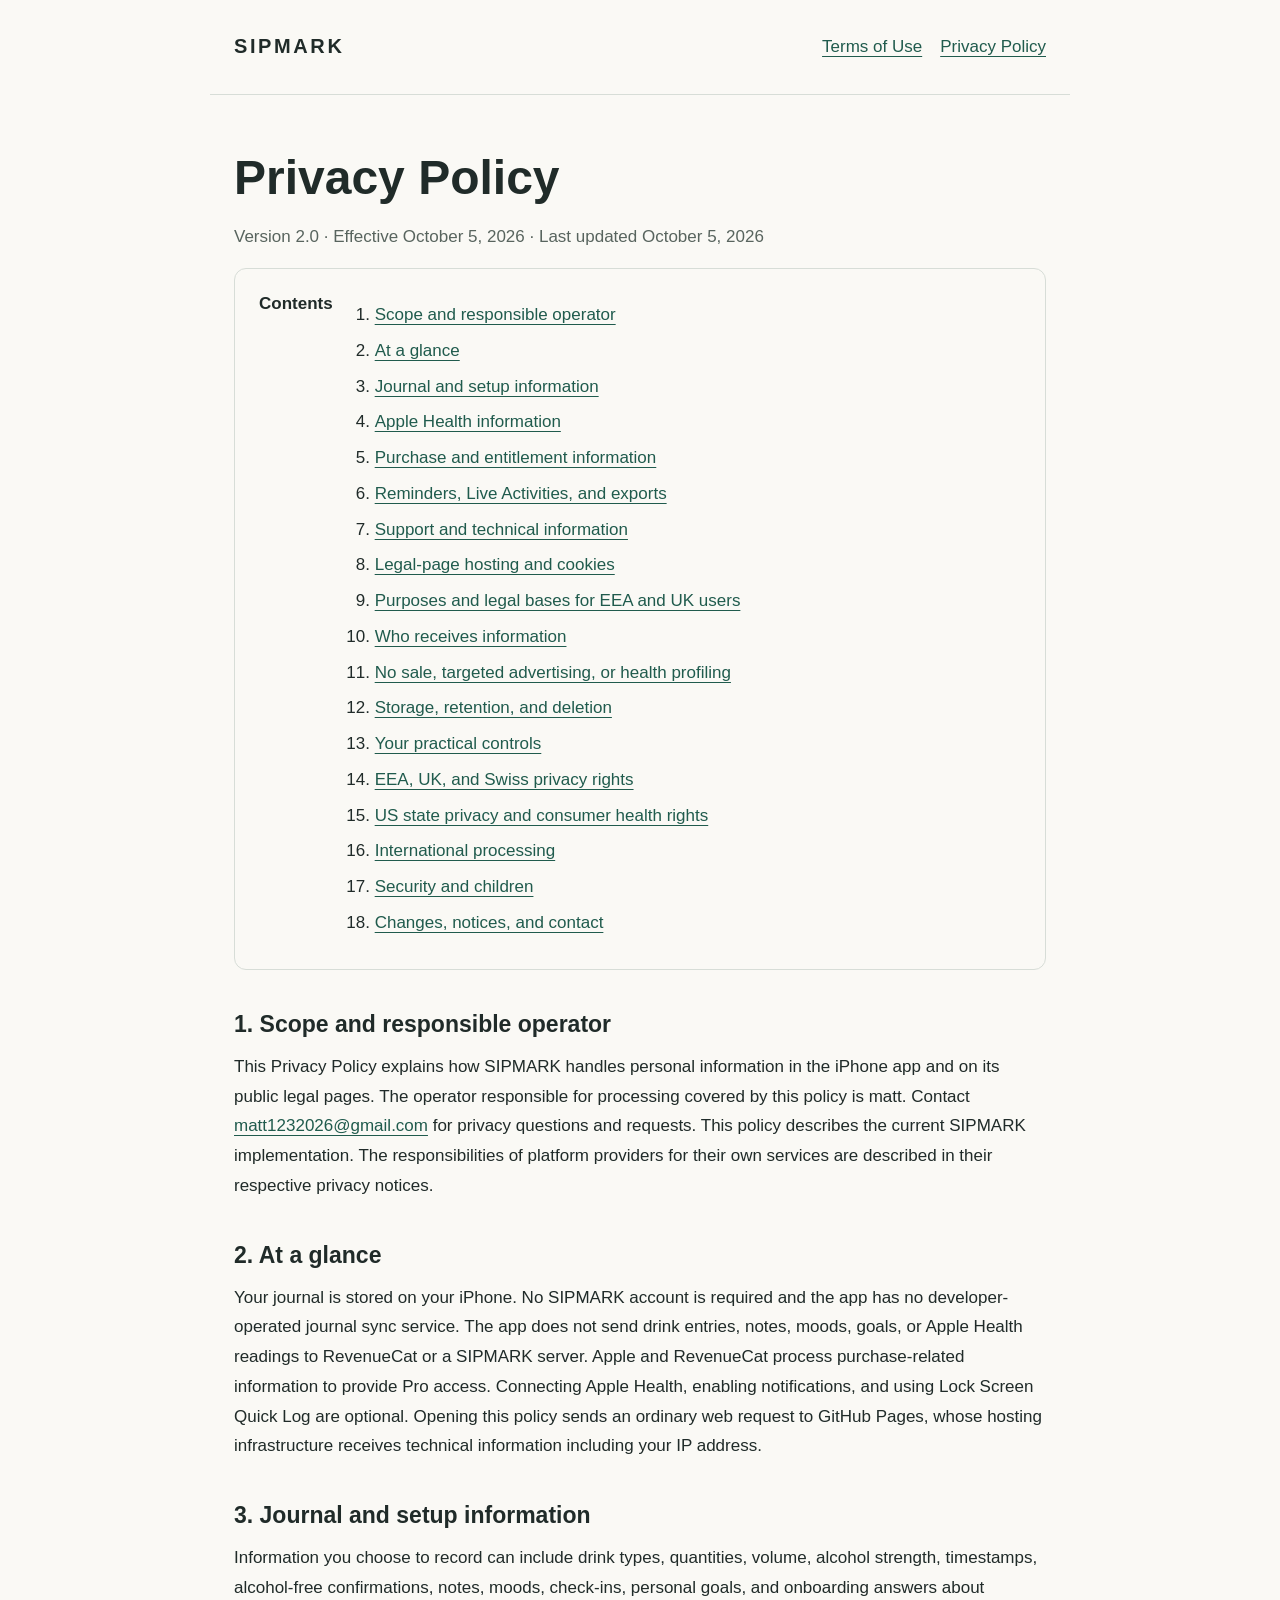
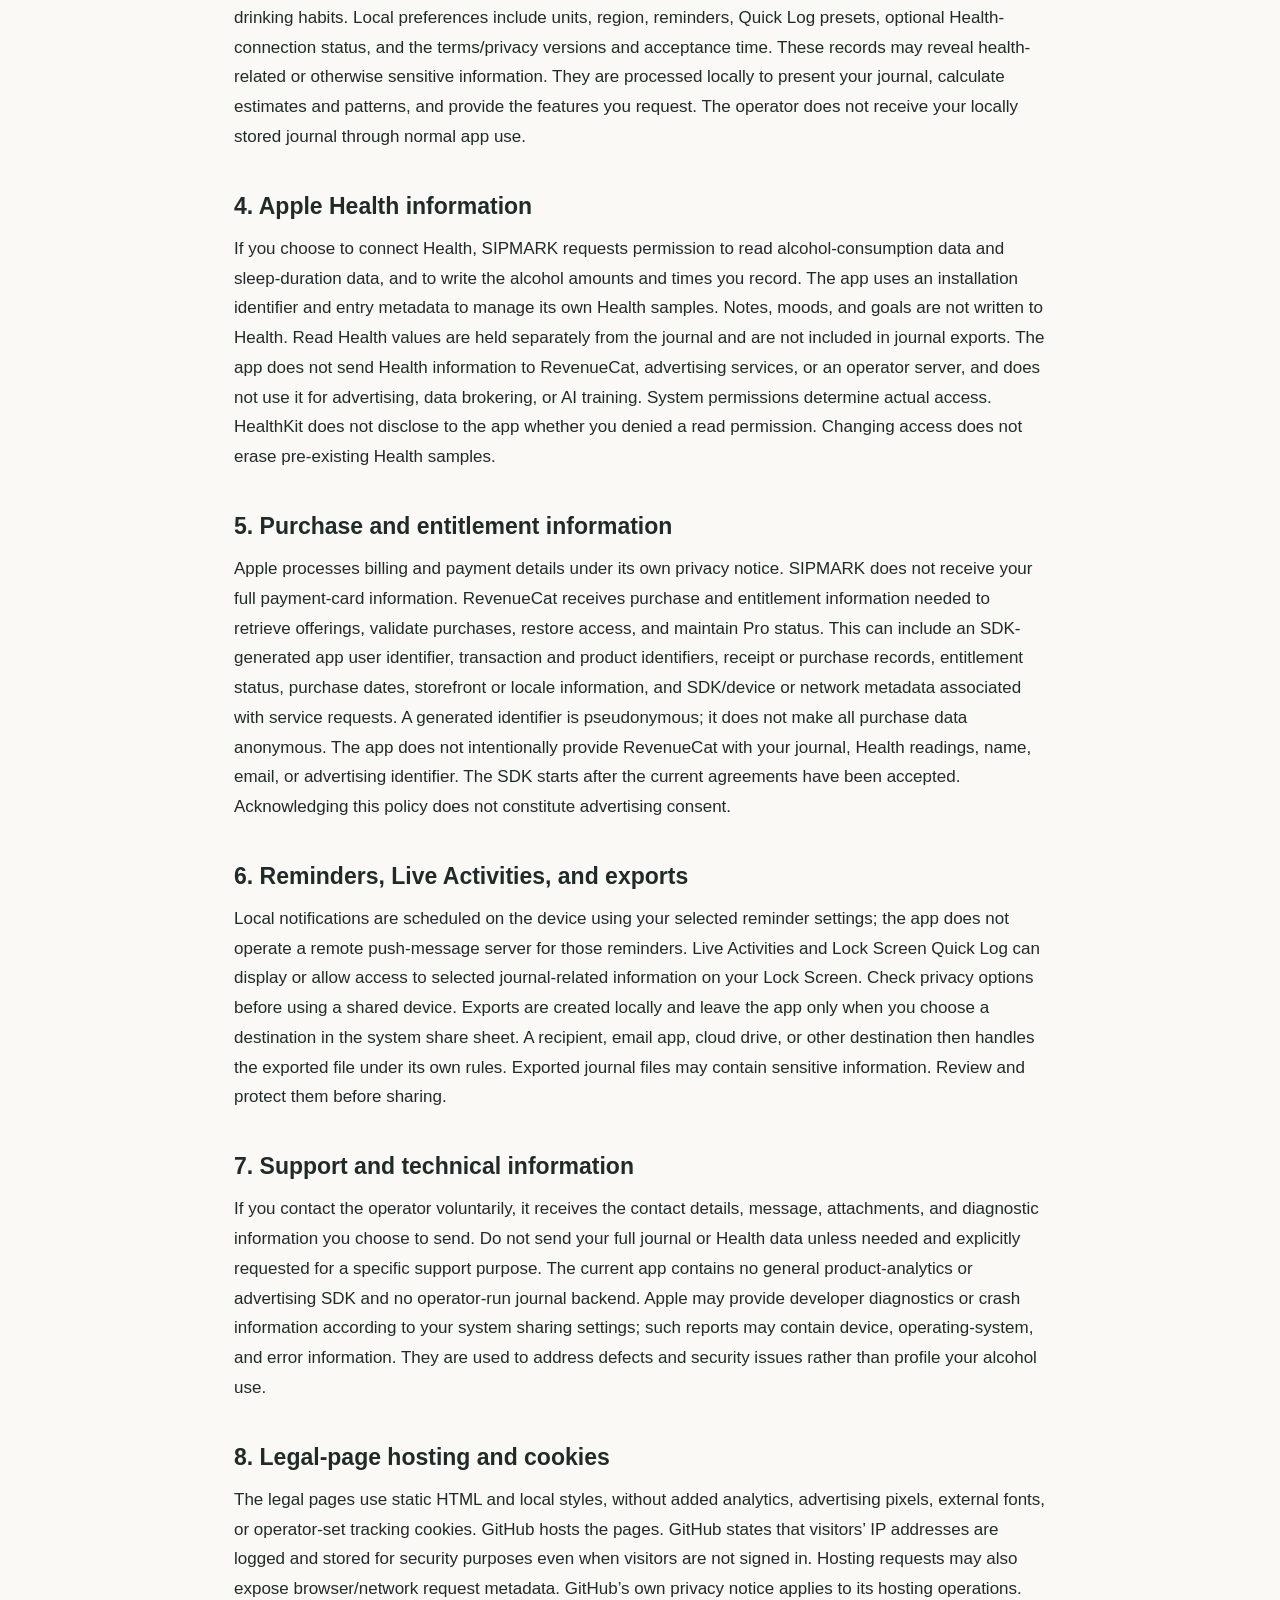
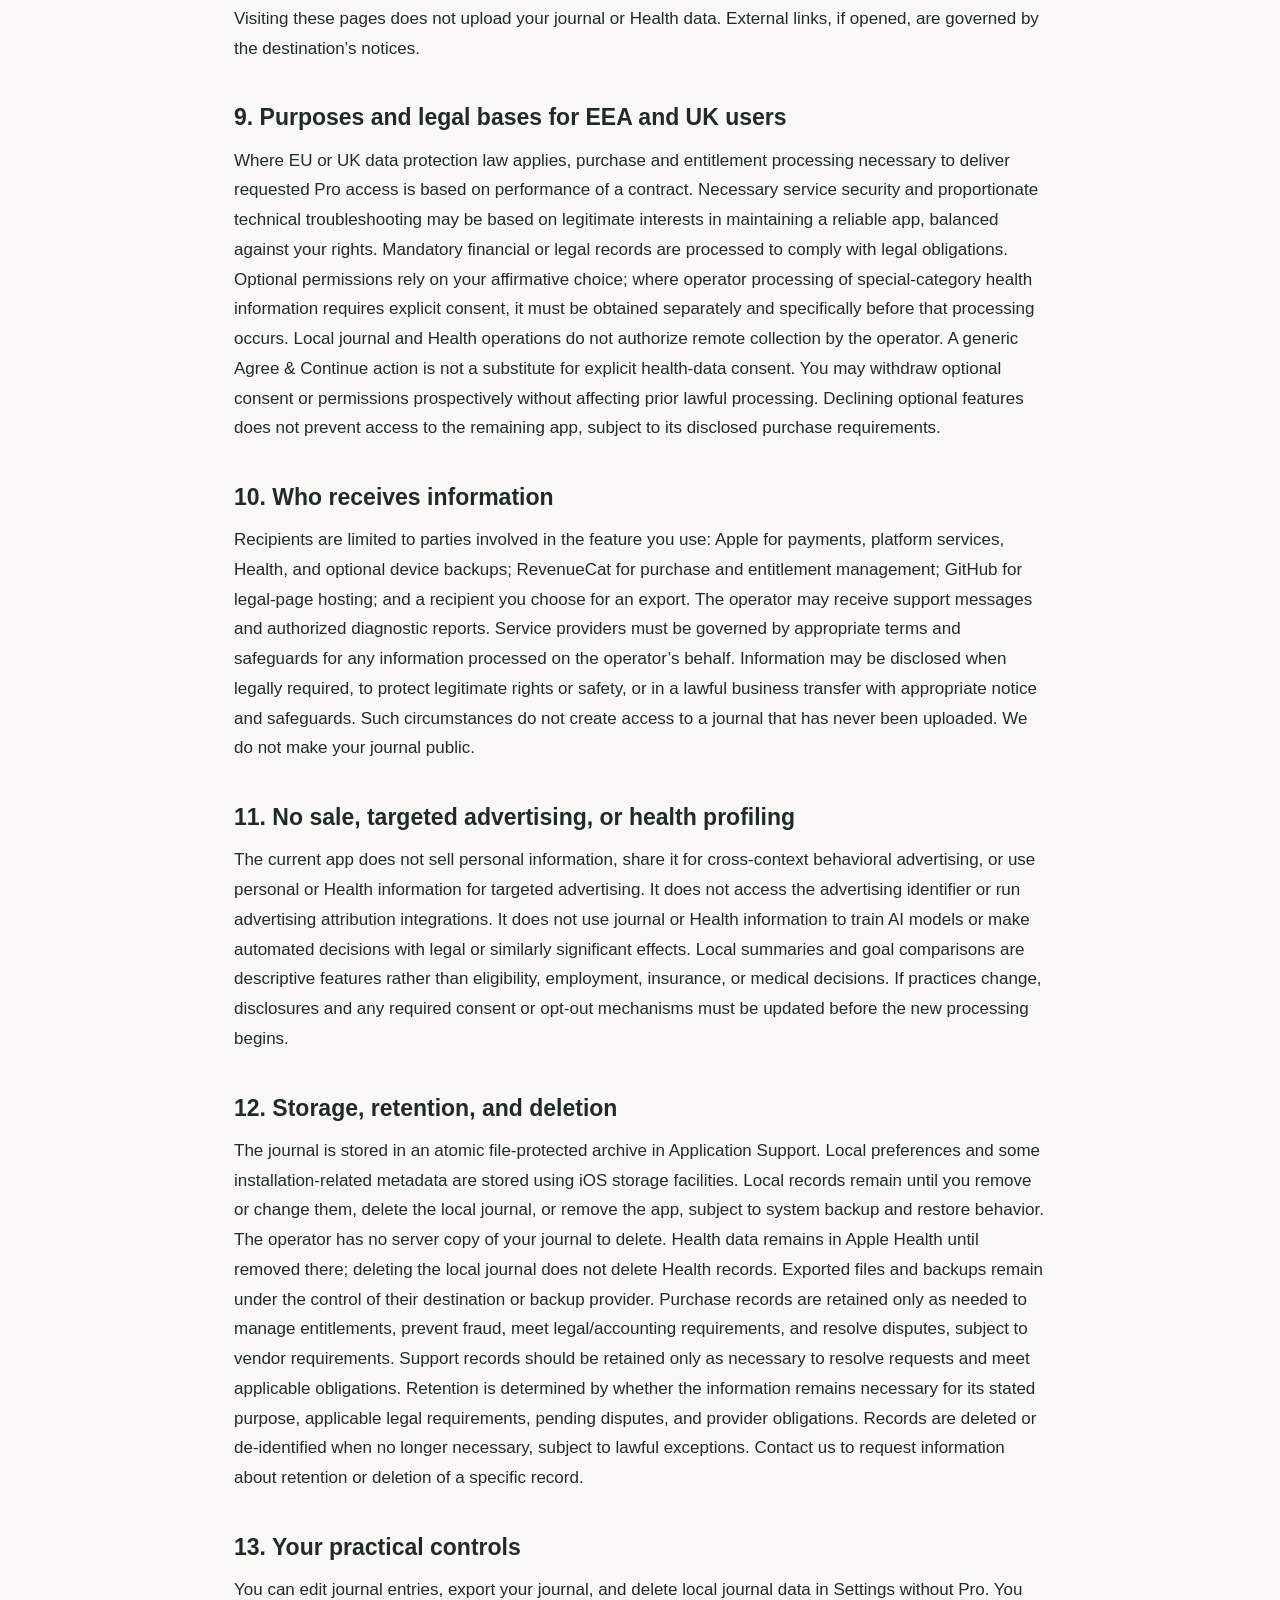
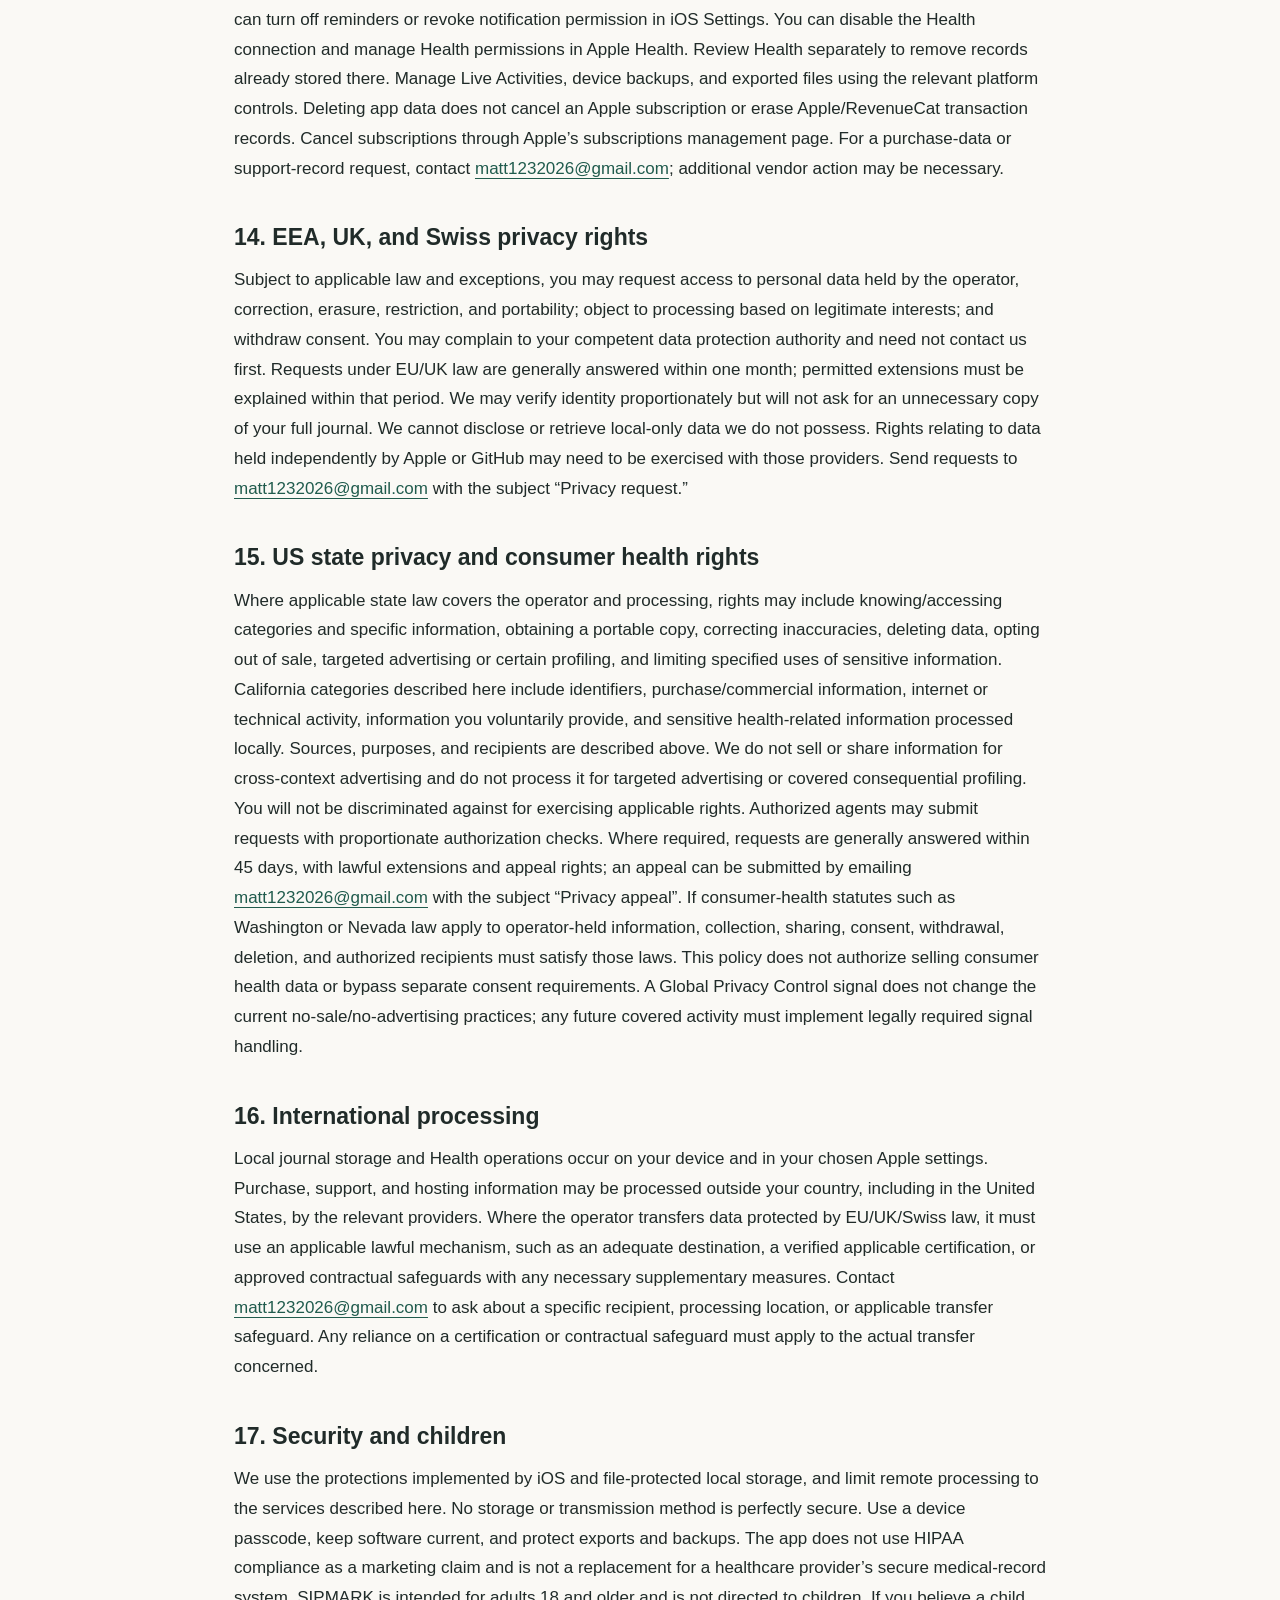
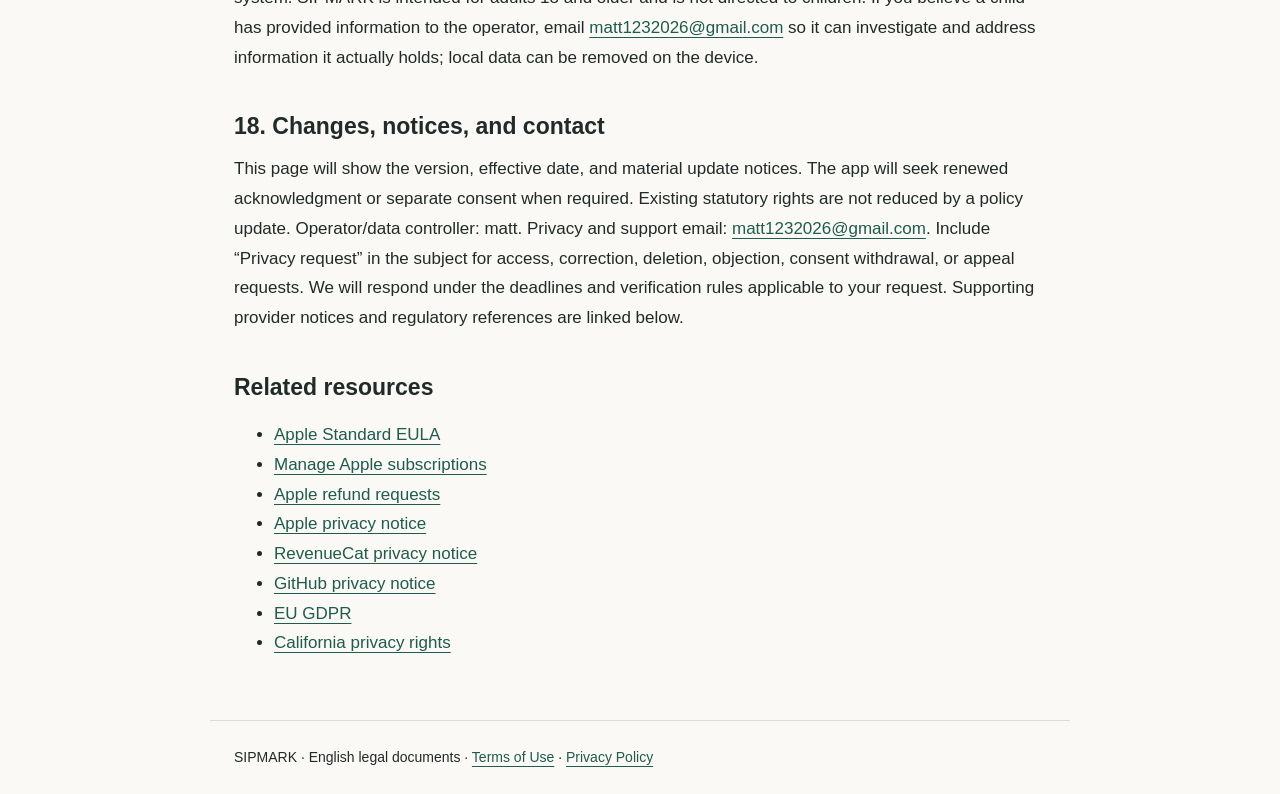
==== privacy/index.html @ 174fe1c0 "Publish SIPMARK English terms and privacy policy" ====
<!doctype html><html lang="en"><head><meta charset="utf-8"><meta name="viewport" content="width=device-width,initial-scale=1"><meta name="description" content="SIPMARK Privacy Policy"><title>Privacy Policy | SIPMARK</title><link rel="stylesheet" href="../styles.css"></head><body><a class="skip" href="#main">Skip to document</a><header><b>SIPMARK</b><nav aria-label="Legal documents"><a href="../terms/">Terms of Use</a><a href="../privacy/">Privacy Policy</a></nav></header><main id="main"><h1>Privacy Policy</h1><p class="meta">Version 2.0 · Effective October 5, 2026 · Last updated October 5, 2026</p><nav class="toc" aria-label="Table of contents"><strong>Contents</strong><ol><li><a href="#section-1">Scope and responsible operator</a></li><li><a href="#section-2">At a glance</a></li><li><a href="#section-3">Journal and setup information</a></li><li><a href="#section-4">Apple Health information</a></li><li><a href="#section-5">Purchase and entitlement information</a></li><li><a href="#section-6">Reminders, Live Activities, and exports</a></li><li><a href="#section-7">Support and technical information</a></li><li><a href="#section-8">Legal-page hosting and cookies</a></li><li><a href="#section-9">Purposes and legal bases for EEA and UK users</a></li><li><a href="#section-10">Who receives information</a></li><li><a href="#section-11">No sale, targeted advertising, or health profiling</a></li><li><a href="#section-12">Storage, retention, and deletion</a></li><li><a href="#section-13">Your practical controls</a></li><li><a href="#section-14">EEA, UK, and Swiss privacy rights</a></li><li><a href="#section-15">US state privacy and consumer health rights</a></li><li><a href="#section-16">International processing</a></li><li><a href="#section-17">Security and children</a></li><li><a href="#section-18">Changes, notices, and contact</a></li></ol></nav><section id="section-1"><h2>1. Scope and responsible operator</h2><p>This Privacy Policy explains how SIPMARK handles personal information in the iPhone app and on its public legal pages. The operator responsible for processing covered by this policy is matt. Contact <a href="mailto:matt1232026@gmail.com">matt1232026@gmail.com</a> for privacy questions and requests. This policy describes the current SIPMARK implementation. The responsibilities of platform providers for their own services are described in their respective privacy notices.</p></section><section id="section-2"><h2>2. At a glance</h2><p>Your journal is stored on your iPhone. No SIPMARK account is required and the app has no developer-operated journal sync service. The app does not send drink entries, notes, moods, goals, or Apple Health readings to RevenueCat or a SIPMARK server. Apple and RevenueCat process purchase-related information to provide Pro access. Connecting Apple Health, enabling notifications, and using Lock Screen Quick Log are optional. Opening this policy sends an ordinary web request to GitHub Pages, whose hosting infrastructure receives technical information including your IP address.</p></section><section id="section-3"><h2>3. Journal and setup information</h2><p>Information you choose to record can include drink types, quantities, volume, alcohol strength, timestamps, alcohol-free confirmations, notes, moods, check-ins, personal goals, and onboarding answers about drinking habits. Local preferences include units, region, reminders, Quick Log presets, optional Health-connection status, and the terms/privacy versions and acceptance time. These records may reveal health-related or otherwise sensitive information. They are processed locally to present your journal, calculate estimates and patterns, and provide the features you request. The operator does not receive your locally stored journal through normal app use.</p></section><section id="section-4"><h2>4. Apple Health information</h2><p>If you choose to connect Health, SIPMARK requests permission to read alcohol-consumption data and sleep-duration data, and to write the alcohol amounts and times you record. The app uses an installation identifier and entry metadata to manage its own Health samples. Notes, moods, and goals are not written to Health. Read Health values are held separately from the journal and are not included in journal exports. The app does not send Health information to RevenueCat, advertising services, or an operator server, and does not use it for advertising, data brokering, or AI training. System permissions determine actual access. HealthKit does not disclose to the app whether you denied a read permission. Changing access does not erase pre-existing Health samples.</p></section><section id="section-5"><h2>5. Purchase and entitlement information</h2><p>Apple processes billing and payment details under its own privacy notice. SIPMARK does not receive your full payment-card information. RevenueCat receives purchase and entitlement information needed to retrieve offerings, validate purchases, restore access, and maintain Pro status. This can include an SDK-generated app user identifier, transaction and product identifiers, receipt or purchase records, entitlement status, purchase dates, storefront or locale information, and SDK/device or network metadata associated with service requests. A generated identifier is pseudonymous; it does not make all purchase data anonymous. The app does not intentionally provide RevenueCat with your journal, Health readings, name, email, or advertising identifier. The SDK starts after the current agreements have been accepted. Acknowledging this policy does not constitute advertising consent.</p></section><section id="section-6"><h2>6. Reminders, Live Activities, and exports</h2><p>Local notifications are scheduled on the device using your selected reminder settings; the app does not operate a remote push-message server for those reminders. Live Activities and Lock Screen Quick Log can display or allow access to selected journal-related information on your Lock Screen. Check privacy options before using a shared device. Exports are created locally and leave the app only when you choose a destination in the system share sheet. A recipient, email app, cloud drive, or other destination then handles the exported file under its own rules. Exported journal files may contain sensitive information. Review and protect them before sharing.</p></section><section id="section-7"><h2>7. Support and technical information</h2><p>If you contact the operator voluntarily, it receives the contact details, message, attachments, and diagnostic information you choose to send. Do not send your full journal or Health data unless needed and explicitly requested for a specific support purpose. The current app contains no general product-analytics or advertising SDK and no operator-run journal backend. Apple may provide developer diagnostics or crash information according to your system sharing settings; such reports may contain device, operating-system, and error information. They are used to address defects and security issues rather than profile your alcohol use.</p></section><section id="section-8"><h2>8. Legal-page hosting and cookies</h2><p>The legal pages use static HTML and local styles, without added analytics, advertising pixels, external fonts, or operator-set tracking cookies. GitHub hosts the pages. GitHub states that visitors’ IP addresses are logged and stored for security purposes even when visitors are not signed in. Hosting requests may also expose browser/network request metadata. GitHub’s own privacy notice applies to its hosting operations. Visiting these pages does not upload your journal or Health data. External links, if opened, are governed by the destination’s notices.</p></section><section id="section-9"><h2>9. Purposes and legal bases for EEA and UK users</h2><p>Where EU or UK data protection law applies, purchase and entitlement processing necessary to deliver requested Pro access is based on performance of a contract. Necessary service security and proportionate technical troubleshooting may be based on legitimate interests in maintaining a reliable app, balanced against your rights. Mandatory financial or legal records are processed to comply with legal obligations. Optional permissions rely on your affirmative choice; where operator processing of special-category health information requires explicit consent, it must be obtained separately and specifically before that processing occurs. Local journal and Health operations do not authorize remote collection by the operator. A generic Agree &amp; Continue action is not a substitute for explicit health-data consent. You may withdraw optional consent or permissions prospectively without affecting prior lawful processing. Declining optional features does not prevent access to the remaining app, subject to its disclosed purchase requirements.</p></section><section id="section-10"><h2>10. Who receives information</h2><p>Recipients are limited to parties involved in the feature you use: Apple for payments, platform services, Health, and optional device backups; RevenueCat for purchase and entitlement management; GitHub for legal-page hosting; and a recipient you choose for an export. The operator may receive support messages and authorized diagnostic reports. Service providers must be governed by appropriate terms and safeguards for any information processed on the operator’s behalf. Information may be disclosed when legally required, to protect legitimate rights or safety, or in a lawful business transfer with appropriate notice and safeguards. Such circumstances do not create access to a journal that has never been uploaded. We do not make your journal public.</p></section><section id="section-11"><h2>11. No sale, targeted advertising, or health profiling</h2><p>The current app does not sell personal information, share it for cross-context behavioral advertising, or use personal or Health information for targeted advertising. It does not access the advertising identifier or run advertising attribution integrations. It does not use journal or Health information to train AI models or make automated decisions with legal or similarly significant effects. Local summaries and goal comparisons are descriptive features rather than eligibility, employment, insurance, or medical decisions. If practices change, disclosures and any required consent or opt-out mechanisms must be updated before the new processing begins.</p></section><section id="section-12"><h2>12. Storage, retention, and deletion</h2><p>The journal is stored in an atomic file-protected archive in Application Support. Local preferences and some installation-related metadata are stored using iOS storage facilities. Local records remain until you remove or change them, delete the local journal, or remove the app, subject to system backup and restore behavior. The operator has no server copy of your journal to delete. Health data remains in Apple Health until removed there; deleting the local journal does not delete Health records. Exported files and backups remain under the control of their destination or backup provider. Purchase records are retained only as needed to manage entitlements, prevent fraud, meet legal/accounting requirements, and resolve disputes, subject to vendor requirements. Support records should be retained only as necessary to resolve requests and meet applicable obligations. Retention is determined by whether the information remains necessary for its stated purpose, applicable legal requirements, pending disputes, and provider obligations. Records are deleted or de-identified when no longer necessary, subject to lawful exceptions. Contact us to request information about retention or deletion of a specific record.</p></section><section id="section-13"><h2>13. Your practical controls</h2><p>You can edit journal entries, export your journal, and delete local journal data in Settings without Pro. You can turn off reminders or revoke notification permission in iOS Settings. You can disable the Health connection and manage Health permissions in Apple Health. Review Health separately to remove records already stored there. Manage Live Activities, device backups, and exported files using the relevant platform controls. Deleting app data does not cancel an Apple subscription or erase Apple/RevenueCat transaction records. Cancel subscriptions through Apple’s subscriptions management page. For a purchase-data or support-record request, contact <a href="mailto:matt1232026@gmail.com">matt1232026@gmail.com</a>; additional vendor action may be necessary.</p></section><section id="section-14"><h2>14. EEA, UK, and Swiss privacy rights</h2><p>Subject to applicable law and exceptions, you may request access to personal data held by the operator, correction, erasure, restriction, and portability; object to processing based on legitimate interests; and withdraw consent. You may complain to your competent data protection authority and need not contact us first. Requests under EU/UK law are generally answered within one month; permitted extensions must be explained within that period. We may verify identity proportionately but will not ask for an unnecessary copy of your full journal. We cannot disclose or retrieve local-only data we do not possess. Rights relating to data held independently by Apple or GitHub may need to be exercised with those providers. Send requests to <a href="mailto:matt1232026@gmail.com">matt1232026@gmail.com</a> with the subject “Privacy request.”</p></section><section id="section-15"><h2>15. US state privacy and consumer health rights</h2><p>Where applicable state law covers the operator and processing, rights may include knowing/accessing categories and specific information, obtaining a portable copy, correcting inaccuracies, deleting data, opting out of sale, targeted advertising or certain profiling, and limiting specified uses of sensitive information. California categories described here include identifiers, purchase/commercial information, internet or technical activity, information you voluntarily provide, and sensitive health-related information processed locally. Sources, purposes, and recipients are described above. We do not sell or share information for cross-context advertising and do not process it for targeted advertising or covered consequential profiling. You will not be discriminated against for exercising applicable rights. Authorized agents may submit requests with proportionate authorization checks. Where required, requests are generally answered within 45 days, with lawful extensions and appeal rights; an appeal can be submitted by emailing <a href="mailto:matt1232026@gmail.com">matt1232026@gmail.com</a> with the subject “Privacy appeal”. If consumer-health statutes such as Washington or Nevada law apply to operator-held information, collection, sharing, consent, withdrawal, deletion, and authorized recipients must satisfy those laws. This policy does not authorize selling consumer health data or bypass separate consent requirements. A Global Privacy Control signal does not change the current no-sale/no-advertising practices; any future covered activity must implement legally required signal handling.</p></section><section id="section-16"><h2>16. International processing</h2><p>Local journal storage and Health operations occur on your device and in your chosen Apple settings. Purchase, support, and hosting information may be processed outside your country, including in the United States, by the relevant providers. Where the operator transfers data protected by EU/UK/Swiss law, it must use an applicable lawful mechanism, such as an adequate destination, a verified applicable certification, or approved contractual safeguards with any necessary supplementary measures. Contact <a href="mailto:matt1232026@gmail.com">matt1232026@gmail.com</a> to ask about a specific recipient, processing location, or applicable transfer safeguard. Any reliance on a certification or contractual safeguard must apply to the actual transfer concerned.</p></section><section id="section-17"><h2>17. Security and children</h2><p>We use the protections implemented by iOS and file-protected local storage, and limit remote processing to the services described here. No storage or transmission method is perfectly secure. Use a device passcode, keep software current, and protect exports and backups. The app does not use HIPAA compliance as a marketing claim and is not a replacement for a healthcare provider’s secure medical-record system. SIPMARK is intended for adults 18 and older and is not directed to children. If you believe a child has provided information to the operator, email <a href="mailto:matt1232026@gmail.com">matt1232026@gmail.com</a> so it can investigate and address information it actually holds; local data can be removed on the device.</p></section><section id="section-18"><h2>18. Changes, notices, and contact</h2><p>This page will show the version, effective date, and material update notices. The app will seek renewed acknowledgment or separate consent when required. Existing statutory rights are not reduced by a policy update. Operator/data controller: matt. Privacy and support email: <a href="mailto:matt1232026@gmail.com">matt1232026@gmail.com</a>. Include “Privacy request” in the subject for access, correction, deletion, objection, consent withdrawal, or appeal requests. We will respond under the deadlines and verification rules applicable to your request. Supporting provider notices and regulatory references are linked below.</p></section><section><h2>Related resources</h2><ul><li><a href="https://www.apple.com/legal/internet-services/itunes/dev/stdeula/">Apple Standard EULA</a></li><li><a href="https://apps.apple.com/account/subscriptions">Manage Apple subscriptions</a></li><li><a href="https://reportaproblem.apple.com/">Apple refund requests</a></li><li><a href="https://www.apple.com/legal/privacy/">Apple privacy notice</a></li><li><a href="https://www.revenuecat.com/privacy/">RevenueCat privacy notice</a></li><li><a href="https://docs.github.com/en/site-policy/privacy-policies/github-general-privacy-statement">GitHub privacy notice</a></li><li><a href="https://eur-lex.europa.eu/eli/reg/2016/679/oj/eng">EU GDPR</a></li><li><a href="https://oag.ca.gov/privacy/ccpa">California privacy rights</a></li></ul></section></main><footer>SIPMARK · English legal documents · <a href="../terms/">Terms of Use</a> · <a href="../privacy/">Privacy Policy</a></footer></body></html>
---- styles.css ----
*{box-sizing:border-box}html{scroll-behavior:smooth}body{margin:0;background:#faf9f5;color:#202b29;font:17px/1.75 -apple-system,BlinkMacSystemFont,"Segoe UI",sans-serif}header,main,footer{max-width:860px;margin:auto;padding:24px}header{display:flex;align-items:center;justify-content:space-between;border-bottom:1px solid #d7ddd7;gap:20px}header b{letter-spacing:.13em;font-size:20px}nav{display:flex;gap:18px;flex-wrap:wrap}a{color:#205b4d;text-underline-offset:4px}a:focus-visible{outline:3px solid #205b4d;outline-offset:5px}nav a{display:inline-block;padding:8px 0}h1{font-size:clamp(34px,6vw,48px);line-height:1.2;margin:30px 0 16px}h2{font-size:23px;line-height:1.4;margin:0 0 12px}section{margin:38px 0;scroll-margin-top:24px}p{margin:0 0 16px}.meta{color:#58645e}.draft{border-left:4px solid #8b4317;background:#fff0db;padding:16px 20px;margin:24px 0}.toc{padding:20px 24px;border:1px solid #d7ddd7;border-radius:12px}.toc ol{margin:8px 0;padding-left:24px}.toc a{display:inline-block;padding:3px 0}footer{border-top:1px solid #d7ddd7;font-size:14px}main{min-height:70vh}.skip{position:absolute;left:-9999px}.skip:focus{left:16px;top:16px;background:white;padding:12px}@media(max-width:480px){header{align-items:flex-start;flex-direction:column}header,main,footer{padding:20px}nav{gap:24px}}@media(prefers-reduced-motion:reduce){html{scroll-behavior:auto}}@media print{nav,.toc,.skip{display:none}body{background:white;font-size:12pt}header,main,footer{max-width:none}section{break-inside:avoid}}
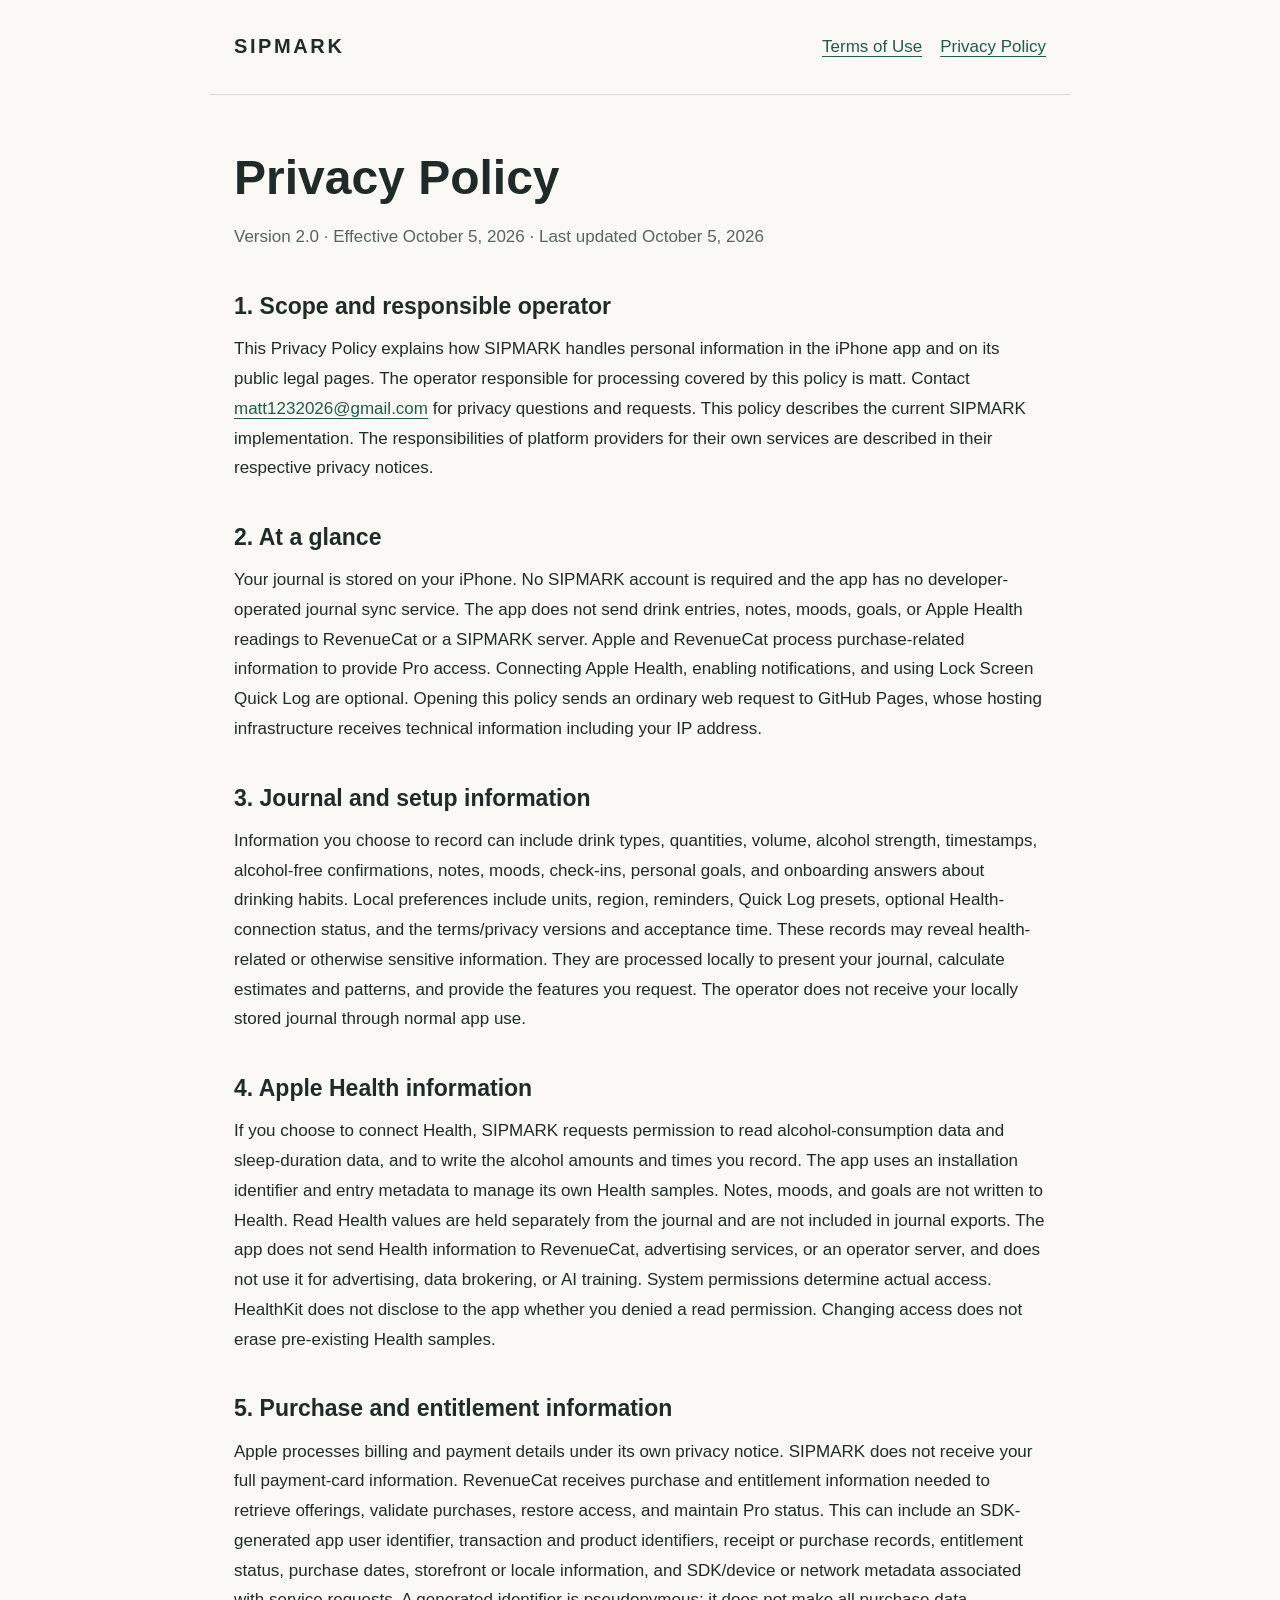
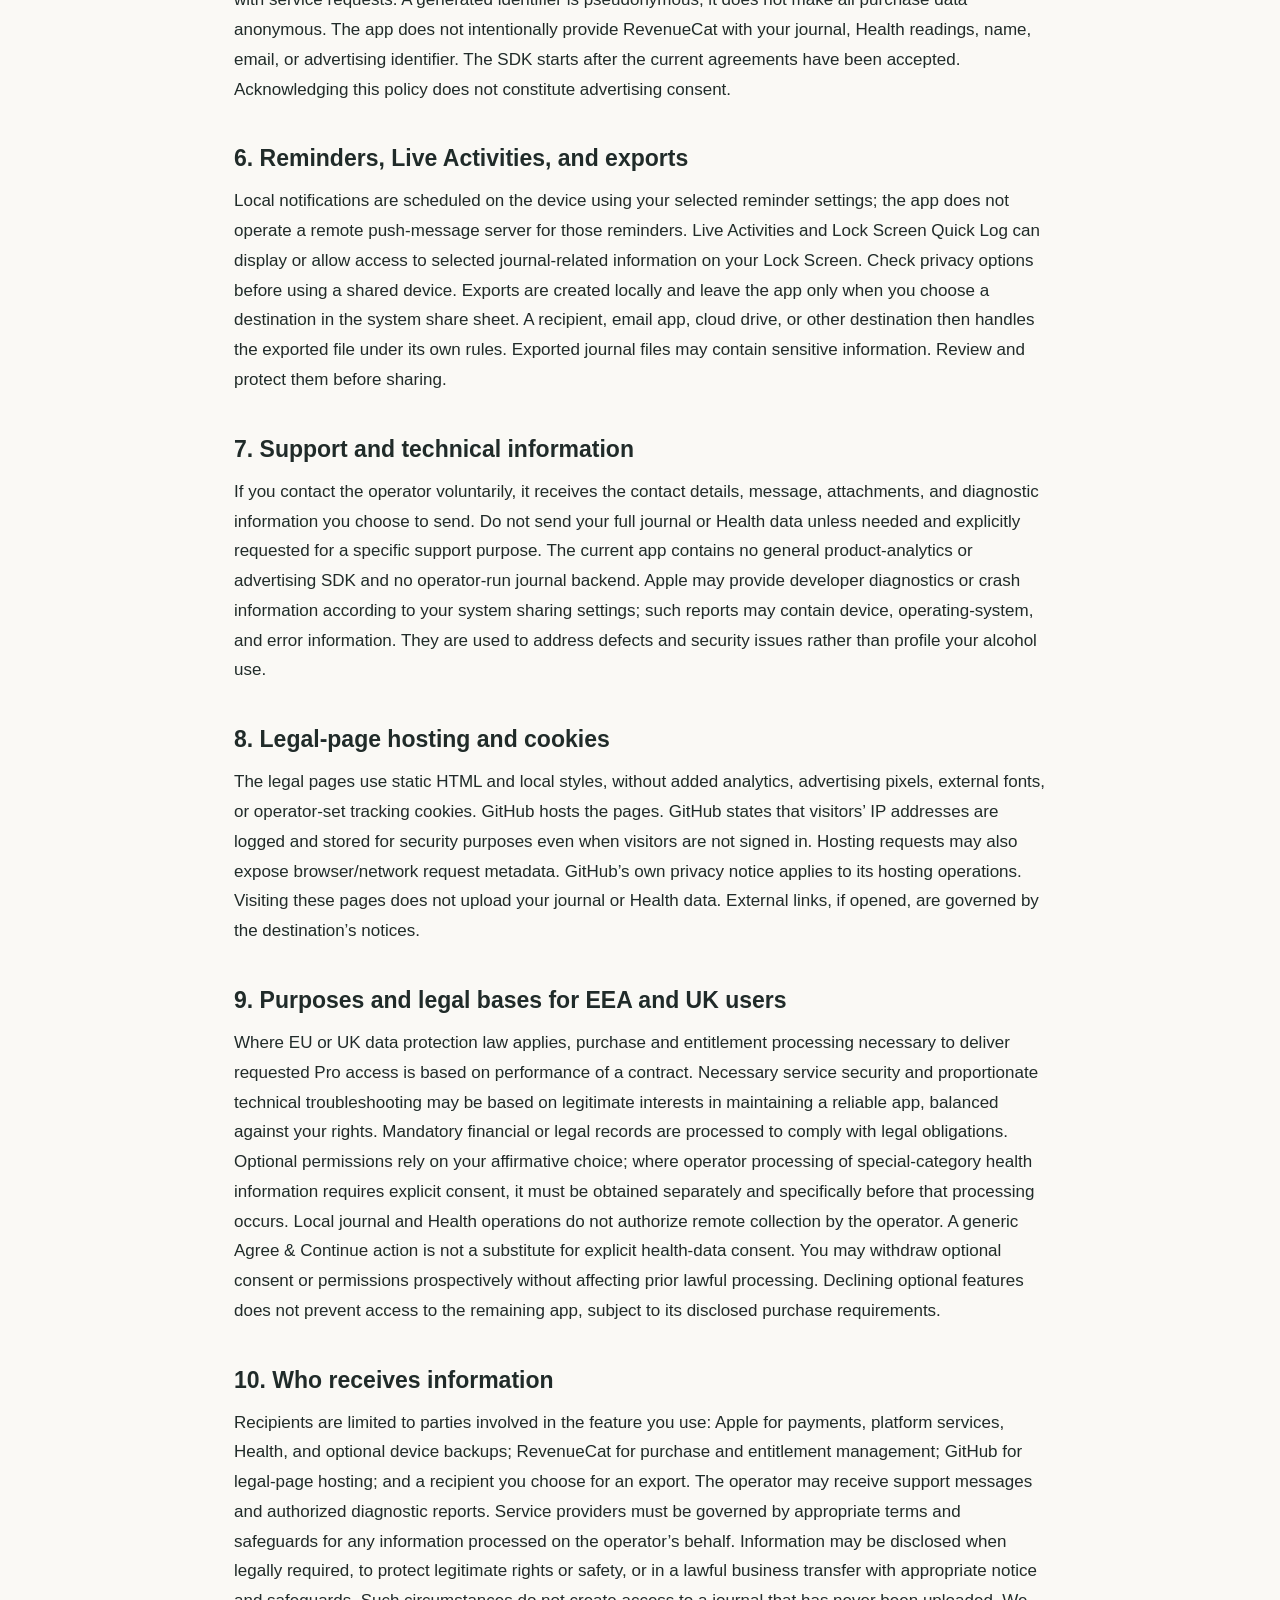
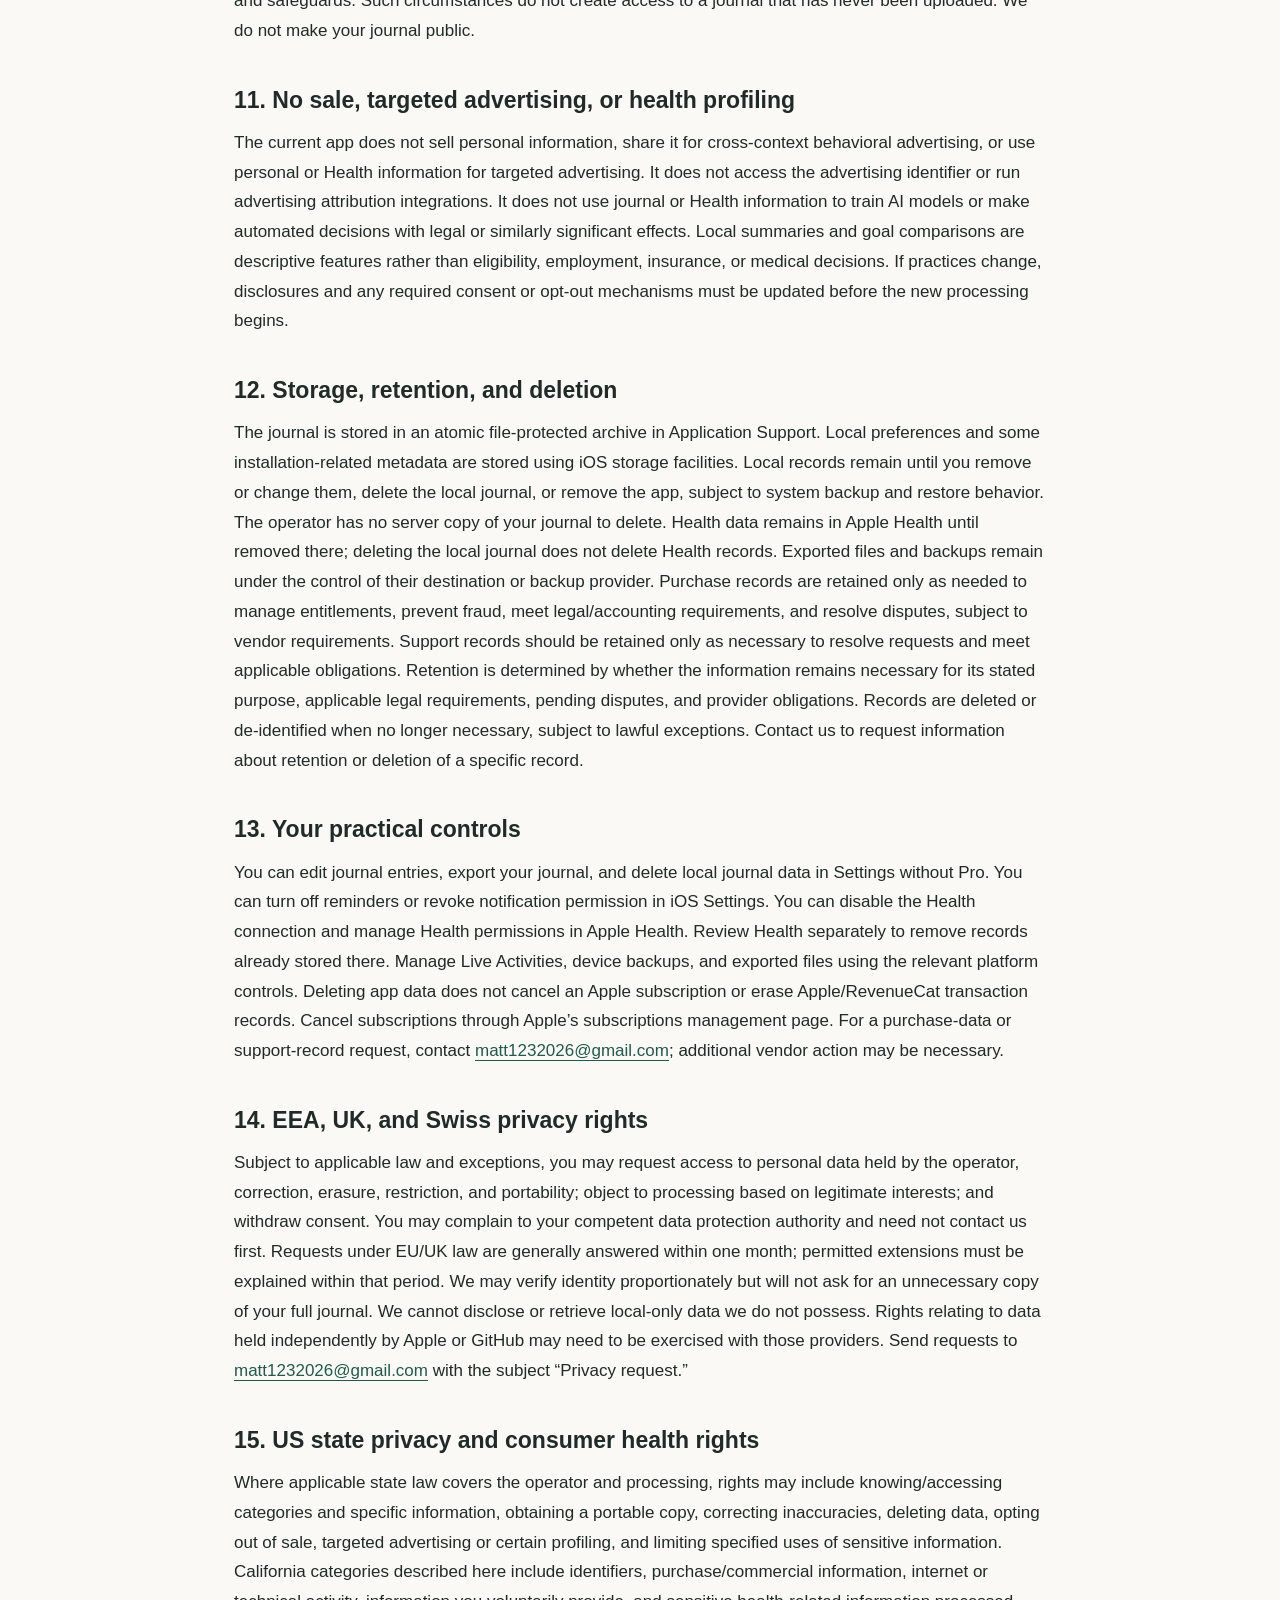
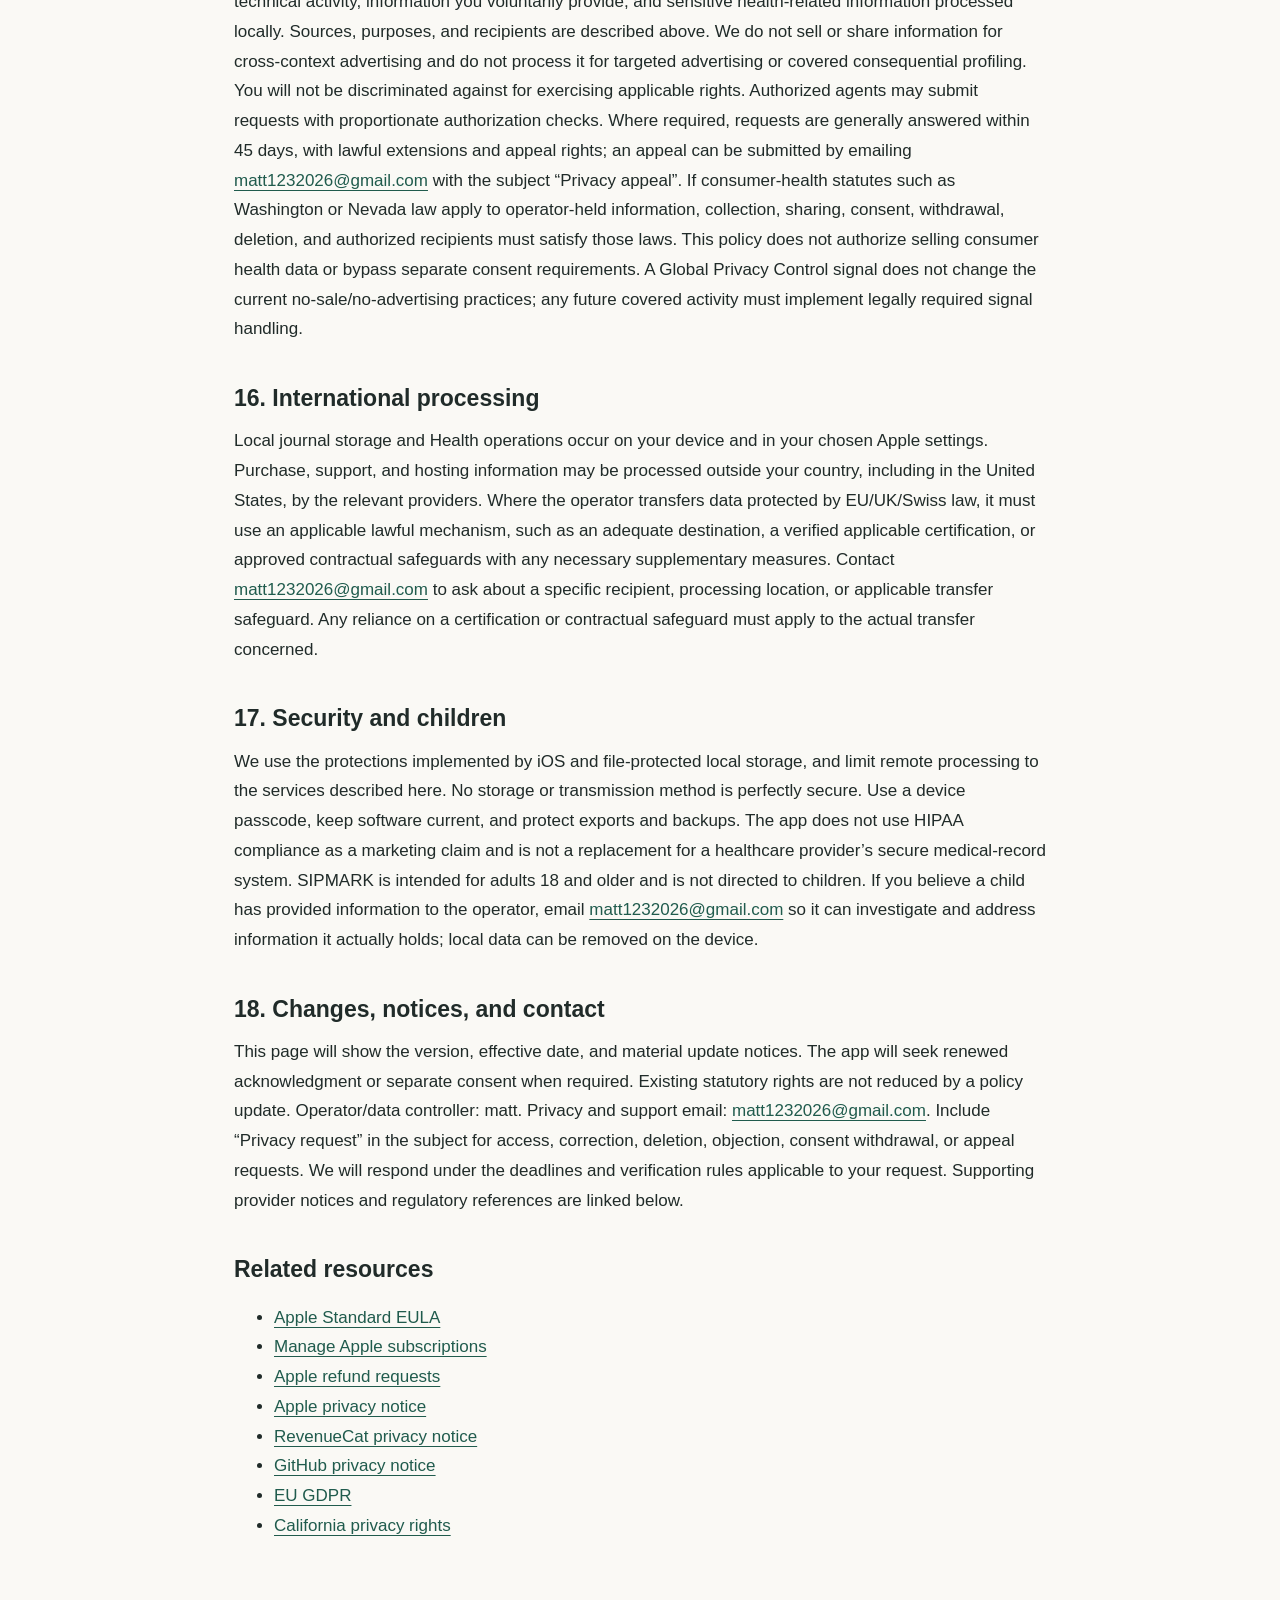
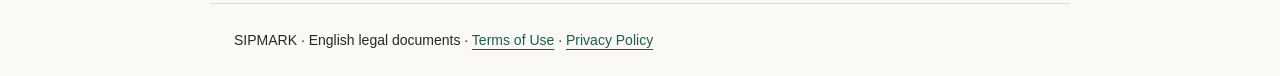
==== commit 279ed791: "Remove contents lists from both legal pages" ====
--- a/privacy/index.html
+++ b/privacy/index.html
@@ -1 +1 @@
-<!doctype html><html lang="en"><head><meta charset="utf-8"><meta name="viewport" content="width=device-width,initial-scale=1"><meta name="description" content="SIPMARK Privacy Policy"><title>Privacy Policy | SIPMARK</title><link rel="stylesheet" href="../styles.css"></head><body><a class="skip" href="#main">Skip to document</a><header><b>SIPMARK</b><nav aria-label="Legal documents"><a href="../terms/">Terms of Use</a><a href="../privacy/">Privacy Policy</a></nav></header><main id="main"><h1>Privacy Policy</h1><p class="meta">Version 2.0 · Effective October 5, 2026 · Last updated October 5, 2026</p><nav class="toc" aria-label="Table of contents"><strong>Contents</strong><ol><li><a href="#section-1">Scope and responsible operator</a></li><li><a href="#section-2">At a glance</a></li><li><a href="#section-3">Journal and setup information</a></li><li><a href="#section-4">Apple Health information</a></li><li><a href="#section-5">Purchase and entitlement information</a></li><li><a href="#section-6">Reminders, Live Activities, and exports</a></li><li><a href="#section-7">Support and technical information</a></li><li><a href="#section-8">Legal-page hosting and cookies</a></li><li><a href="#section-9">Purposes and legal bases for EEA and UK users</a></li><li><a href="#section-10">Who receives information</a></li><li><a href="#section-11">No sale, targeted advertising, or health profiling</a></li><li><a href="#section-12">Storage, retention, and deletion</a></li><li><a href="#section-13">Your practical controls</a></li><li><a href="#section-14">EEA, UK, and Swiss privacy rights</a></li><li><a href="#section-15">US state privacy and consumer health rights</a></li><li><a href="#section-16">International processing</a></li><li><a href="#section-17">Security and children</a></li><li><a href="#section-18">Changes, notices, and contact</a></li></ol></nav><section id="section-1"><h2>1. Scope and responsible operator</h2><p>This Privacy Policy explains how SIPMARK handles personal information in the iPhone app and on its public legal pages. The operator responsible for processing covered by this policy is matt. Contact <a href="mailto:matt1232026@gmail.com">matt1232026@gmail.com</a> for privacy questions and requests. This policy describes the current SIPMARK implementation. The responsibilities of platform providers for their own services are described in their respective privacy notices.</p></section><section id="section-2"><h2>2. At a glance</h2><p>Your journal is stored on your iPhone. No SIPMARK account is required and the app has no developer-operated journal sync service. The app does not send drink entries, notes, moods, goals, or Apple Health readings to RevenueCat or a SIPMARK server. Apple and RevenueCat process purchase-related information to provide Pro access. Connecting Apple Health, enabling notifications, and using Lock Screen Quick Log are optional. Opening this policy sends an ordinary web request to GitHub Pages, whose hosting infrastructure receives technical information including your IP address.</p></section><section id="section-3"><h2>3. Journal and setup information</h2><p>Information you choose to record can include drink types, quantities, volume, alcohol strength, timestamps, alcohol-free confirmations, notes, moods, check-ins, personal goals, and onboarding answers about drinking habits. Local preferences include units, region, reminders, Quick Log presets, optional Health-connection status, and the terms/privacy versions and acceptance time. These records may reveal health-related or otherwise sensitive information. They are processed locally to present your journal, calculate estimates and patterns, and provide the features you request. The operator does not receive your locally stored journal through normal app use.</p></section><section id="section-4"><h2>4. Apple Health information</h2><p>If you choose to connect Health, SIPMARK requests permission to read alcohol-consumption data and sleep-duration data, and to write the alcohol amounts and times you record. The app uses an installation identifier and entry metadata to manage its own Health samples. Notes, moods, and goals are not written to Health. Read Health values are held separately from the journal and are not included in journal exports. The app does not send Health information to RevenueCat, advertising services, or an operator server, and does not use it for advertising, data brokering, or AI training. System permissions determine actual access. HealthKit does not disclose to the app whether you denied a read permission. Changing access does not erase pre-existing Health samples.</p></section><section id="section-5"><h2>5. Purchase and entitlement information</h2><p>Apple processes billing and payment details under its own privacy notice. SIPMARK does not receive your full payment-card information. RevenueCat receives purchase and entitlement information needed to retrieve offerings, validate purchases, restore access, and maintain Pro status. This can include an SDK-generated app user identifier, transaction and product identifiers, receipt or purchase records, entitlement status, purchase dates, storefront or locale information, and SDK/device or network metadata associated with service requests. A generated identifier is pseudonymous; it does not make all purchase data anonymous. The app does not intentionally provide RevenueCat with your journal, Health readings, name, email, or advertising identifier. The SDK starts after the current agreements have been accepted. Acknowledging this policy does not constitute advertising consent.</p></section><section id="section-6"><h2>6. Reminders, Live Activities, and exports</h2><p>Local notifications are scheduled on the device using your selected reminder settings; the app does not operate a remote push-message server for those reminders. Live Activities and Lock Screen Quick Log can display or allow access to selected journal-related information on your Lock Screen. Check privacy options before using a shared device. Exports are created locally and leave the app only when you choose a destination in the system share sheet. A recipient, email app, cloud drive, or other destination then handles the exported file under its own rules. Exported journal files may contain sensitive information. Review and protect them before sharing.</p></section><section id="section-7"><h2>7. Support and technical information</h2><p>If you contact the operator voluntarily, it receives the contact details, message, attachments, and diagnostic information you choose to send. Do not send your full journal or Health data unless needed and explicitly requested for a specific support purpose. The current app contains no general product-analytics or advertising SDK and no operator-run journal backend. Apple may provide developer diagnostics or crash information according to your system sharing settings; such reports may contain device, operating-system, and error information. They are used to address defects and security issues rather than profile your alcohol use.</p></section><section id="section-8"><h2>8. Legal-page hosting and cookies</h2><p>The legal pages use static HTML and local styles, without added analytics, advertising pixels, external fonts, or operator-set tracking cookies. GitHub hosts the pages. GitHub states that visitors’ IP addresses are logged and stored for security purposes even when visitors are not signed in. Hosting requests may also expose browser/network request metadata. GitHub’s own privacy notice applies to its hosting operations. Visiting these pages does not upload your journal or Health data. External links, if opened, are governed by the destination’s notices.</p></section><section id="section-9"><h2>9. Purposes and legal bases for EEA and UK users</h2><p>Where EU or UK data protection law applies, purchase and entitlement processing necessary to deliver requested Pro access is based on performance of a contract. Necessary service security and proportionate technical troubleshooting may be based on legitimate interests in maintaining a reliable app, balanced against your rights. Mandatory financial or legal records are processed to comply with legal obligations. Optional permissions rely on your affirmative choice; where operator processing of special-category health information requires explicit consent, it must be obtained separately and specifically before that processing occurs. Local journal and Health operations do not authorize remote collection by the operator. A generic Agree &amp; Continue action is not a substitute for explicit health-data consent. You may withdraw optional consent or permissions prospectively without affecting prior lawful processing. Declining optional features does not prevent access to the remaining app, subject to its disclosed purchase requirements.</p></section><section id="section-10"><h2>10. Who receives information</h2><p>Recipients are limited to parties involved in the feature you use: Apple for payments, platform services, Health, and optional device backups; RevenueCat for purchase and entitlement management; GitHub for legal-page hosting; and a recipient you choose for an export. The operator may receive support messages and authorized diagnostic reports. Service providers must be governed by appropriate terms and safeguards for any information processed on the operator’s behalf. Information may be disclosed when legally required, to protect legitimate rights or safety, or in a lawful business transfer with appropriate notice and safeguards. Such circumstances do not create access to a journal that has never been uploaded. We do not make your journal public.</p></section><section id="section-11"><h2>11. No sale, targeted advertising, or health profiling</h2><p>The current app does not sell personal information, share it for cross-context behavioral advertising, or use personal or Health information for targeted advertising. It does not access the advertising identifier or run advertising attribution integrations. It does not use journal or Health information to train AI models or make automated decisions with legal or similarly significant effects. Local summaries and goal comparisons are descriptive features rather than eligibility, employment, insurance, or medical decisions. If practices change, disclosures and any required consent or opt-out mechanisms must be updated before the new processing begins.</p></section><section id="section-12"><h2>12. Storage, retention, and deletion</h2><p>The journal is stored in an atomic file-protected archive in Application Support. Local preferences and some installation-related metadata are stored using iOS storage facilities. Local records remain until you remove or change them, delete the local journal, or remove the app, subject to system backup and restore behavior. The operator has no server copy of your journal to delete. Health data remains in Apple Health until removed there; deleting the local journal does not delete Health records. Exported files and backups remain under the control of their destination or backup provider. Purchase records are retained only as needed to manage entitlements, prevent fraud, meet legal/accounting requirements, and resolve disputes, subject to vendor requirements. Support records should be retained only as necessary to resolve requests and meet applicable obligations. Retention is determined by whether the information remains necessary for its stated purpose, applicable legal requirements, pending disputes, and provider obligations. Records are deleted or de-identified when no longer necessary, subject to lawful exceptions. Contact us to request information about retention or deletion of a specific record.</p></section><section id="section-13"><h2>13. Your practical controls</h2><p>You can edit journal entries, export your journal, and delete local journal data in Settings without Pro. You can turn off reminders or revoke notification permission in iOS Settings. You can disable the Health connection and manage Health permissions in Apple Health. Review Health separately to remove records already stored there. Manage Live Activities, device backups, and exported files using the relevant platform controls. Deleting app data does not cancel an Apple subscription or erase Apple/RevenueCat transaction records. Cancel subscriptions through Apple’s subscriptions management page. For a purchase-data or support-record request, contact <a href="mailto:matt1232026@gmail.com">matt1232026@gmail.com</a>; additional vendor action may be necessary.</p></section><section id="section-14"><h2>14. EEA, UK, and Swiss privacy rights</h2><p>Subject to applicable law and exceptions, you may request access to personal data held by the operator, correction, erasure, restriction, and portability; object to processing based on legitimate interests; and withdraw consent. You may complain to your competent data protection authority and need not contact us first. Requests under EU/UK law are generally answered within one month; permitted extensions must be explained within that period. We may verify identity proportionately but will not ask for an unnecessary copy of your full journal. We cannot disclose or retrieve local-only data we do not possess. Rights relating to data held independently by Apple or GitHub may need to be exercised with those providers. Send requests to <a href="mailto:matt1232026@gmail.com">matt1232026@gmail.com</a> with the subject “Privacy request.”</p></section><section id="section-15"><h2>15. US state privacy and consumer health rights</h2><p>Where applicable state law covers the operator and processing, rights may include knowing/accessing categories and specific information, obtaining a portable copy, correcting inaccuracies, deleting data, opting out of sale, targeted advertising or certain profiling, and limiting specified uses of sensitive information. California categories described here include identifiers, purchase/commercial information, internet or technical activity, information you voluntarily provide, and sensitive health-related information processed locally. Sources, purposes, and recipients are described above. We do not sell or share information for cross-context advertising and do not process it for targeted advertising or covered consequential profiling. You will not be discriminated against for exercising applicable rights. Authorized agents may submit requests with proportionate authorization checks. Where required, requests are generally answered within 45 days, with lawful extensions and appeal rights; an appeal can be submitted by emailing <a href="mailto:matt1232026@gmail.com">matt1232026@gmail.com</a> with the subject “Privacy appeal”. If consumer-health statutes such as Washington or Nevada law apply to operator-held information, collection, sharing, consent, withdrawal, deletion, and authorized recipients must satisfy those laws. This policy does not authorize selling consumer health data or bypass separate consent requirements. A Global Privacy Control signal does not change the current no-sale/no-advertising practices; any future covered activity must implement legally required signal handling.</p></section><section id="section-16"><h2>16. International processing</h2><p>Local journal storage and Health operations occur on your device and in your chosen Apple settings. Purchase, support, and hosting information may be processed outside your country, including in the United States, by the relevant providers. Where the operator transfers data protected by EU/UK/Swiss law, it must use an applicable lawful mechanism, such as an adequate destination, a verified applicable certification, or approved contractual safeguards with any necessary supplementary measures. Contact <a href="mailto:matt1232026@gmail.com">matt1232026@gmail.com</a> to ask about a specific recipient, processing location, or applicable transfer safeguard. Any reliance on a certification or contractual safeguard must apply to the actual transfer concerned.</p></section><section id="section-17"><h2>17. Security and children</h2><p>We use the protections implemented by iOS and file-protected local storage, and limit remote processing to the services described here. No storage or transmission method is perfectly secure. Use a device passcode, keep software current, and protect exports and backups. The app does not use HIPAA compliance as a marketing claim and is not a replacement for a healthcare provider’s secure medical-record system. SIPMARK is intended for adults 18 and older and is not directed to children. If you believe a child has provided information to the operator, email <a href="mailto:matt1232026@gmail.com">matt1232026@gmail.com</a> so it can investigate and address information it actually holds; local data can be removed on the device.</p></section><section id="section-18"><h2>18. Changes, notices, and contact</h2><p>This page will show the version, effective date, and material update notices. The app will seek renewed acknowledgment or separate consent when required. Existing statutory rights are not reduced by a policy update. Operator/data controller: matt. Privacy and support email: <a href="mailto:matt1232026@gmail.com">matt1232026@gmail.com</a>. Include “Privacy request” in the subject for access, correction, deletion, objection, consent withdrawal, or appeal requests. We will respond under the deadlines and verification rules applicable to your request. Supporting provider notices and regulatory references are linked below.</p></section><section><h2>Related resources</h2><ul><li><a href="https://www.apple.com/legal/internet-services/itunes/dev/stdeula/">Apple Standard EULA</a></li><li><a href="https://apps.apple.com/account/subscriptions">Manage Apple subscriptions</a></li><li><a href="https://reportaproblem.apple.com/">Apple refund requests</a></li><li><a href="https://www.apple.com/legal/privacy/">Apple privacy notice</a></li><li><a href="https://www.revenuecat.com/privacy/">RevenueCat privacy notice</a></li><li><a href="https://docs.github.com/en/site-policy/privacy-policies/github-general-privacy-statement">GitHub privacy notice</a></li><li><a href="https://eur-lex.europa.eu/eli/reg/2016/679/oj/eng">EU GDPR</a></li><li><a href="https://oag.ca.gov/privacy/ccpa">California privacy rights</a></li></ul></section></main><footer>SIPMARK · English legal documents · <a href="../terms/">Terms of Use</a> · <a href="../privacy/">Privacy Policy</a></footer></body></html>+<!doctype html><html lang="en"><head><meta charset="utf-8"><meta name="viewport" content="width=device-width,initial-scale=1"><meta name="description" content="SIPMARK Privacy Policy"><title>Privacy Policy | SIPMARK</title><link rel="stylesheet" href="../styles.css"></head><body><a class="skip" href="#main">Skip to document</a><header><b>SIPMARK</b><nav aria-label="Legal documents"><a href="../terms/">Terms of Use</a><a href="../privacy/">Privacy Policy</a></nav></header><main id="main"><h1>Privacy Policy</h1><p class="meta">Version 2.0 · Effective October 5, 2026 · Last updated October 5, 2026</p><section id="section-1"><h2>1. Scope and responsible operator</h2><p>This Privacy Policy explains how SIPMARK handles personal information in the iPhone app and on its public legal pages. The operator responsible for processing covered by this policy is matt. Contact <a href="mailto:matt1232026@gmail.com">matt1232026@gmail.com</a> for privacy questions and requests. This policy describes the current SIPMARK implementation. The responsibilities of platform providers for their own services are described in their respective privacy notices.</p></section><section id="section-2"><h2>2. At a glance</h2><p>Your journal is stored on your iPhone. No SIPMARK account is required and the app has no developer-operated journal sync service. The app does not send drink entries, notes, moods, goals, or Apple Health readings to RevenueCat or a SIPMARK server. Apple and RevenueCat process purchase-related information to provide Pro access. Connecting Apple Health, enabling notifications, and using Lock Screen Quick Log are optional. Opening this policy sends an ordinary web request to GitHub Pages, whose hosting infrastructure receives technical information including your IP address.</p></section><section id="section-3"><h2>3. Journal and setup information</h2><p>Information you choose to record can include drink types, quantities, volume, alcohol strength, timestamps, alcohol-free confirmations, notes, moods, check-ins, personal goals, and onboarding answers about drinking habits. Local preferences include units, region, reminders, Quick Log presets, optional Health-connection status, and the terms/privacy versions and acceptance time. These records may reveal health-related or otherwise sensitive information. They are processed locally to present your journal, calculate estimates and patterns, and provide the features you request. The operator does not receive your locally stored journal through normal app use.</p></section><section id="section-4"><h2>4. Apple Health information</h2><p>If you choose to connect Health, SIPMARK requests permission to read alcohol-consumption data and sleep-duration data, and to write the alcohol amounts and times you record. The app uses an installation identifier and entry metadata to manage its own Health samples. Notes, moods, and goals are not written to Health. Read Health values are held separately from the journal and are not included in journal exports. The app does not send Health information to RevenueCat, advertising services, or an operator server, and does not use it for advertising, data brokering, or AI training. System permissions determine actual access. HealthKit does not disclose to the app whether you denied a read permission. Changing access does not erase pre-existing Health samples.</p></section><section id="section-5"><h2>5. Purchase and entitlement information</h2><p>Apple processes billing and payment details under its own privacy notice. SIPMARK does not receive your full payment-card information. RevenueCat receives purchase and entitlement information needed to retrieve offerings, validate purchases, restore access, and maintain Pro status. This can include an SDK-generated app user identifier, transaction and product identifiers, receipt or purchase records, entitlement status, purchase dates, storefront or locale information, and SDK/device or network metadata associated with service requests. A generated identifier is pseudonymous; it does not make all purchase data anonymous. The app does not intentionally provide RevenueCat with your journal, Health readings, name, email, or advertising identifier. The SDK starts after the current agreements have been accepted. Acknowledging this policy does not constitute advertising consent.</p></section><section id="section-6"><h2>6. Reminders, Live Activities, and exports</h2><p>Local notifications are scheduled on the device using your selected reminder settings; the app does not operate a remote push-message server for those reminders. Live Activities and Lock Screen Quick Log can display or allow access to selected journal-related information on your Lock Screen. Check privacy options before using a shared device. Exports are created locally and leave the app only when you choose a destination in the system share sheet. A recipient, email app, cloud drive, or other destination then handles the exported file under its own rules. Exported journal files may contain sensitive information. Review and protect them before sharing.</p></section><section id="section-7"><h2>7. Support and technical information</h2><p>If you contact the operator voluntarily, it receives the contact details, message, attachments, and diagnostic information you choose to send. Do not send your full journal or Health data unless needed and explicitly requested for a specific support purpose. The current app contains no general product-analytics or advertising SDK and no operator-run journal backend. Apple may provide developer diagnostics or crash information according to your system sharing settings; such reports may contain device, operating-system, and error information. They are used to address defects and security issues rather than profile your alcohol use.</p></section><section id="section-8"><h2>8. Legal-page hosting and cookies</h2><p>The legal pages use static HTML and local styles, without added analytics, advertising pixels, external fonts, or operator-set tracking cookies. GitHub hosts the pages. GitHub states that visitors’ IP addresses are logged and stored for security purposes even when visitors are not signed in. Hosting requests may also expose browser/network request metadata. GitHub’s own privacy notice applies to its hosting operations. Visiting these pages does not upload your journal or Health data. External links, if opened, are governed by the destination’s notices.</p></section><section id="section-9"><h2>9. Purposes and legal bases for EEA and UK users</h2><p>Where EU or UK data protection law applies, purchase and entitlement processing necessary to deliver requested Pro access is based on performance of a contract. Necessary service security and proportionate technical troubleshooting may be based on legitimate interests in maintaining a reliable app, balanced against your rights. Mandatory financial or legal records are processed to comply with legal obligations. Optional permissions rely on your affirmative choice; where operator processing of special-category health information requires explicit consent, it must be obtained separately and specifically before that processing occurs. Local journal and Health operations do not authorize remote collection by the operator. A generic Agree &amp; Continue action is not a substitute for explicit health-data consent. You may withdraw optional consent or permissions prospectively without affecting prior lawful processing. Declining optional features does not prevent access to the remaining app, subject to its disclosed purchase requirements.</p></section><section id="section-10"><h2>10. Who receives information</h2><p>Recipients are limited to parties involved in the feature you use: Apple for payments, platform services, Health, and optional device backups; RevenueCat for purchase and entitlement management; GitHub for legal-page hosting; and a recipient you choose for an export. The operator may receive support messages and authorized diagnostic reports. Service providers must be governed by appropriate terms and safeguards for any information processed on the operator’s behalf. Information may be disclosed when legally required, to protect legitimate rights or safety, or in a lawful business transfer with appropriate notice and safeguards. Such circumstances do not create access to a journal that has never been uploaded. We do not make your journal public.</p></section><section id="section-11"><h2>11. No sale, targeted advertising, or health profiling</h2><p>The current app does not sell personal information, share it for cross-context behavioral advertising, or use personal or Health information for targeted advertising. It does not access the advertising identifier or run advertising attribution integrations. It does not use journal or Health information to train AI models or make automated decisions with legal or similarly significant effects. Local summaries and goal comparisons are descriptive features rather than eligibility, employment, insurance, or medical decisions. If practices change, disclosures and any required consent or opt-out mechanisms must be updated before the new processing begins.</p></section><section id="section-12"><h2>12. Storage, retention, and deletion</h2><p>The journal is stored in an atomic file-protected archive in Application Support. Local preferences and some installation-related metadata are stored using iOS storage facilities. Local records remain until you remove or change them, delete the local journal, or remove the app, subject to system backup and restore behavior. The operator has no server copy of your journal to delete. Health data remains in Apple Health until removed there; deleting the local journal does not delete Health records. Exported files and backups remain under the control of their destination or backup provider. Purchase records are retained only as needed to manage entitlements, prevent fraud, meet legal/accounting requirements, and resolve disputes, subject to vendor requirements. Support records should be retained only as necessary to resolve requests and meet applicable obligations. Retention is determined by whether the information remains necessary for its stated purpose, applicable legal requirements, pending disputes, and provider obligations. Records are deleted or de-identified when no longer necessary, subject to lawful exceptions. Contact us to request information about retention or deletion of a specific record.</p></section><section id="section-13"><h2>13. Your practical controls</h2><p>You can edit journal entries, export your journal, and delete local journal data in Settings without Pro. You can turn off reminders or revoke notification permission in iOS Settings. You can disable the Health connection and manage Health permissions in Apple Health. Review Health separately to remove records already stored there. Manage Live Activities, device backups, and exported files using the relevant platform controls. Deleting app data does not cancel an Apple subscription or erase Apple/RevenueCat transaction records. Cancel subscriptions through Apple’s subscriptions management page. For a purchase-data or support-record request, contact <a href="mailto:matt1232026@gmail.com">matt1232026@gmail.com</a>; additional vendor action may be necessary.</p></section><section id="section-14"><h2>14. EEA, UK, and Swiss privacy rights</h2><p>Subject to applicable law and exceptions, you may request access to personal data held by the operator, correction, erasure, restriction, and portability; object to processing based on legitimate interests; and withdraw consent. You may complain to your competent data protection authority and need not contact us first. Requests under EU/UK law are generally answered within one month; permitted extensions must be explained within that period. We may verify identity proportionately but will not ask for an unnecessary copy of your full journal. We cannot disclose or retrieve local-only data we do not possess. Rights relating to data held independently by Apple or GitHub may need to be exercised with those providers. Send requests to <a href="mailto:matt1232026@gmail.com">matt1232026@gmail.com</a> with the subject “Privacy request.”</p></section><section id="section-15"><h2>15. US state privacy and consumer health rights</h2><p>Where applicable state law covers the operator and processing, rights may include knowing/accessing categories and specific information, obtaining a portable copy, correcting inaccuracies, deleting data, opting out of sale, targeted advertising or certain profiling, and limiting specified uses of sensitive information. California categories described here include identifiers, purchase/commercial information, internet or technical activity, information you voluntarily provide, and sensitive health-related information processed locally. Sources, purposes, and recipients are described above. We do not sell or share information for cross-context advertising and do not process it for targeted advertising or covered consequential profiling. You will not be discriminated against for exercising applicable rights. Authorized agents may submit requests with proportionate authorization checks. Where required, requests are generally answered within 45 days, with lawful extensions and appeal rights; an appeal can be submitted by emailing <a href="mailto:matt1232026@gmail.com">matt1232026@gmail.com</a> with the subject “Privacy appeal”. If consumer-health statutes such as Washington or Nevada law apply to operator-held information, collection, sharing, consent, withdrawal, deletion, and authorized recipients must satisfy those laws. This policy does not authorize selling consumer health data or bypass separate consent requirements. A Global Privacy Control signal does not change the current no-sale/no-advertising practices; any future covered activity must implement legally required signal handling.</p></section><section id="section-16"><h2>16. International processing</h2><p>Local journal storage and Health operations occur on your device and in your chosen Apple settings. Purchase, support, and hosting information may be processed outside your country, including in the United States, by the relevant providers. Where the operator transfers data protected by EU/UK/Swiss law, it must use an applicable lawful mechanism, such as an adequate destination, a verified applicable certification, or approved contractual safeguards with any necessary supplementary measures. Contact <a href="mailto:matt1232026@gmail.com">matt1232026@gmail.com</a> to ask about a specific recipient, processing location, or applicable transfer safeguard. Any reliance on a certification or contractual safeguard must apply to the actual transfer concerned.</p></section><section id="section-17"><h2>17. Security and children</h2><p>We use the protections implemented by iOS and file-protected local storage, and limit remote processing to the services described here. No storage or transmission method is perfectly secure. Use a device passcode, keep software current, and protect exports and backups. The app does not use HIPAA compliance as a marketing claim and is not a replacement for a healthcare provider’s secure medical-record system. SIPMARK is intended for adults 18 and older and is not directed to children. If you believe a child has provided information to the operator, email <a href="mailto:matt1232026@gmail.com">matt1232026@gmail.com</a> so it can investigate and address information it actually holds; local data can be removed on the device.</p></section><section id="section-18"><h2>18. Changes, notices, and contact</h2><p>This page will show the version, effective date, and material update notices. The app will seek renewed acknowledgment or separate consent when required. Existing statutory rights are not reduced by a policy update. Operator/data controller: matt. Privacy and support email: <a href="mailto:matt1232026@gmail.com">matt1232026@gmail.com</a>. Include “Privacy request” in the subject for access, correction, deletion, objection, consent withdrawal, or appeal requests. We will respond under the deadlines and verification rules applicable to your request. Supporting provider notices and regulatory references are linked below.</p></section><section><h2>Related resources</h2><ul><li><a href="https://www.apple.com/legal/internet-services/itunes/dev/stdeula/">Apple Standard EULA</a></li><li><a href="https://apps.apple.com/account/subscriptions">Manage Apple subscriptions</a></li><li><a href="https://reportaproblem.apple.com/">Apple refund requests</a></li><li><a href="https://www.apple.com/legal/privacy/">Apple privacy notice</a></li><li><a href="https://www.revenuecat.com/privacy/">RevenueCat privacy notice</a></li><li><a href="https://docs.github.com/en/site-policy/privacy-policies/github-general-privacy-statement">GitHub privacy notice</a></li><li><a href="https://eur-lex.europa.eu/eli/reg/2016/679/oj/eng">EU GDPR</a></li><li><a href="https://oag.ca.gov/privacy/ccpa">California privacy rights</a></li></ul></section></main><footer>SIPMARK · English legal documents · <a href="../terms/">Terms of Use</a> · <a href="../privacy/">Privacy Policy</a></footer></body></html>
--- a/styles.css
+++ b/styles.css
@@ -1 +1 @@
-*{box-sizing:border-box}html{scroll-behavior:smooth}body{margin:0;background:#faf9f5;color:#202b29;font:17px/1.75 -apple-system,BlinkMacSystemFont,"Segoe UI",sans-serif}header,main,footer{max-width:860px;margin:auto;padding:24px}header{display:flex;align-items:center;justify-content:space-between;border-bottom:1px solid #d7ddd7;gap:20px}header b{letter-spacing:.13em;font-size:20px}nav{display:flex;gap:18px;flex-wrap:wrap}a{color:#205b4d;text-underline-offset:4px}a:focus-visible{outline:3px solid #205b4d;outline-offset:5px}nav a{display:inline-block;padding:8px 0}h1{font-size:clamp(34px,6vw,48px);line-height:1.2;margin:30px 0 16px}h2{font-size:23px;line-height:1.4;margin:0 0 12px}section{margin:38px 0;scroll-margin-top:24px}p{margin:0 0 16px}.meta{color:#58645e}.draft{border-left:4px solid #8b4317;background:#fff0db;padding:16px 20px;margin:24px 0}.toc{padding:20px 24px;border:1px solid #d7ddd7;border-radius:12px}.toc ol{margin:8px 0;padding-left:24px}.toc a{display:inline-block;padding:3px 0}footer{border-top:1px solid #d7ddd7;font-size:14px}main{min-height:70vh}.skip{position:absolute;left:-9999px}.skip:focus{left:16px;top:16px;background:white;padding:12px}@media(max-width:480px){header{align-items:flex-start;flex-direction:column}header,main,footer{padding:20px}nav{gap:24px}}@media(prefers-reduced-motion:reduce){html{scroll-behavior:auto}}@media print{nav,.toc,.skip{display:none}body{background:white;font-size:12pt}header,main,footer{max-width:none}section{break-inside:avoid}}+*{box-sizing:border-box}html{scroll-behavior:smooth}body{margin:0;background:#faf9f5;color:#202b29;font:17px/1.75 -apple-system,BlinkMacSystemFont,"Segoe UI",sans-serif}header,main,footer{max-width:860px;margin:auto;padding:24px}header{display:flex;align-items:center;justify-content:space-between;border-bottom:1px solid #d7ddd7;gap:20px}header b{letter-spacing:.13em;font-size:20px}nav{display:flex;gap:18px;flex-wrap:wrap}a{color:#205b4d;text-underline-offset:4px}a:focus-visible{outline:3px solid #205b4d;outline-offset:5px}nav a{display:inline-block;padding:8px 0}h1{font-size:clamp(34px,6vw,48px);line-height:1.2;margin:30px 0 16px}h2{font-size:23px;line-height:1.4;margin:0 0 12px}section{margin:38px 0;scroll-margin-top:24px}p{margin:0 0 16px}.meta{color:#58645e}.draft{border-left:4px solid #8b4317;background:#fff0db;padding:16px 20px;margin:24px 0}.toc{display:block;padding:20px 24px;border:1px solid #d7ddd7;border-radius:12px}.toc ol{margin:8px 0;padding-left:24px}.toc li{padding:8px 0}.toc a{display:inline;padding:0}footer{border-top:1px solid #d7ddd7;font-size:14px}main{min-height:70vh}.skip{position:absolute;left:-9999px}.skip:focus{left:16px;top:16px;background:white;padding:12px}@media(max-width:480px){header{align-items:flex-start;flex-direction:column}header,main,footer{padding:20px}nav{gap:24px}}@media(prefers-reduced-motion:reduce){html{scroll-behavior:auto}}@media print{nav,.toc,.skip{display:none}body{background:white;font-size:12pt}header,main,footer{max-width:none}section{break-inside:avoid}}
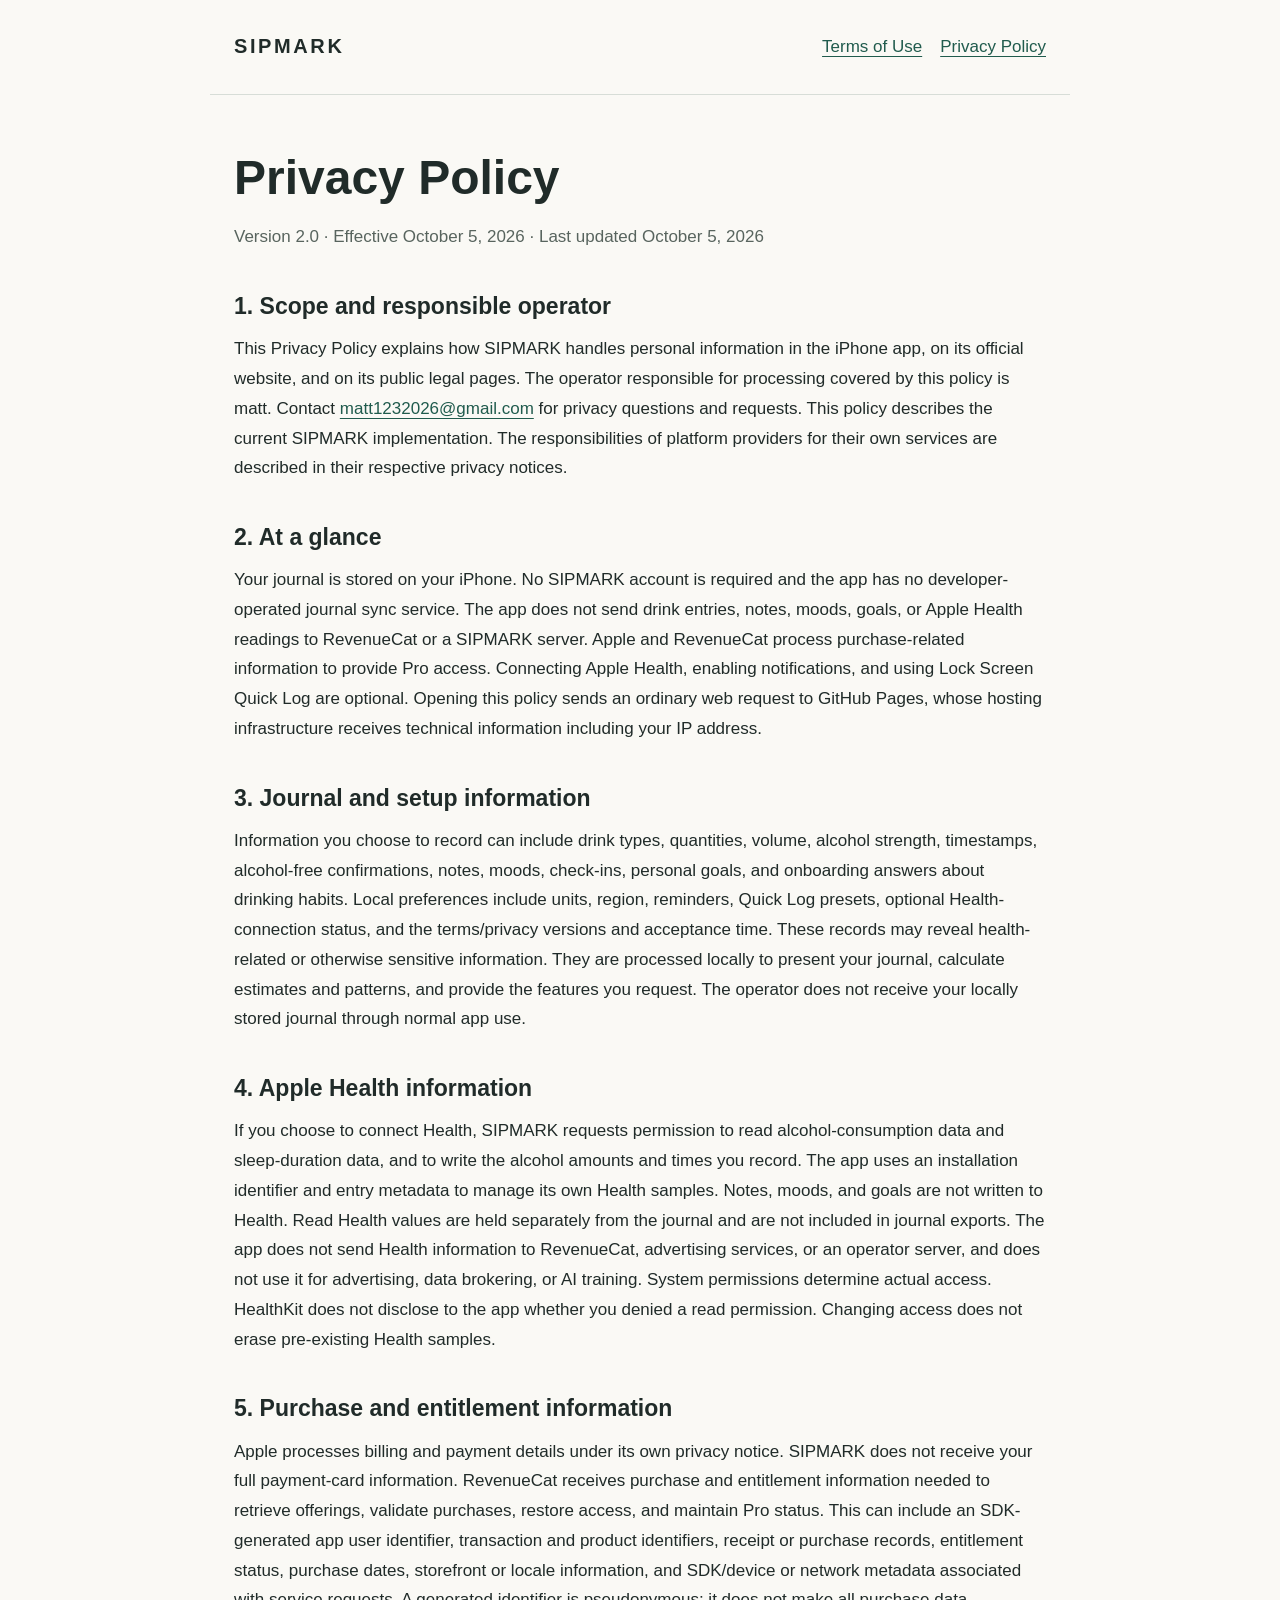
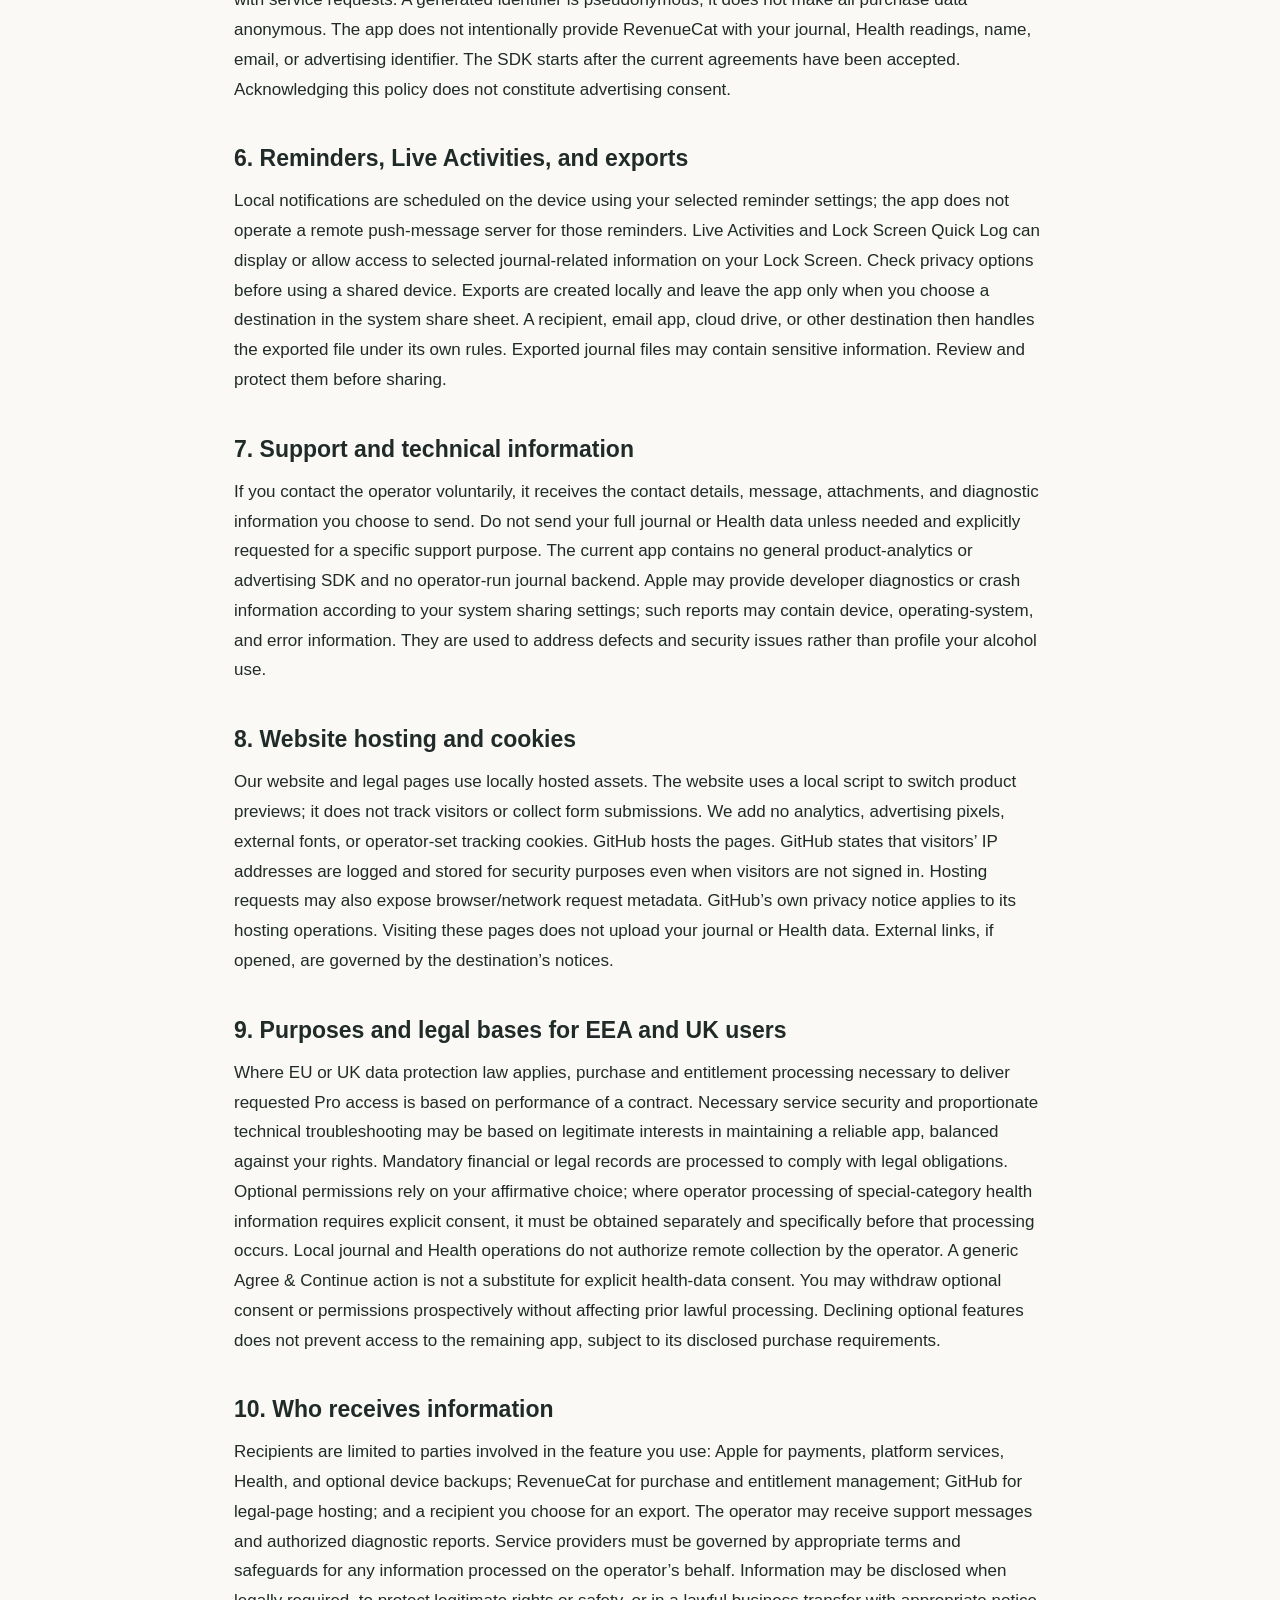
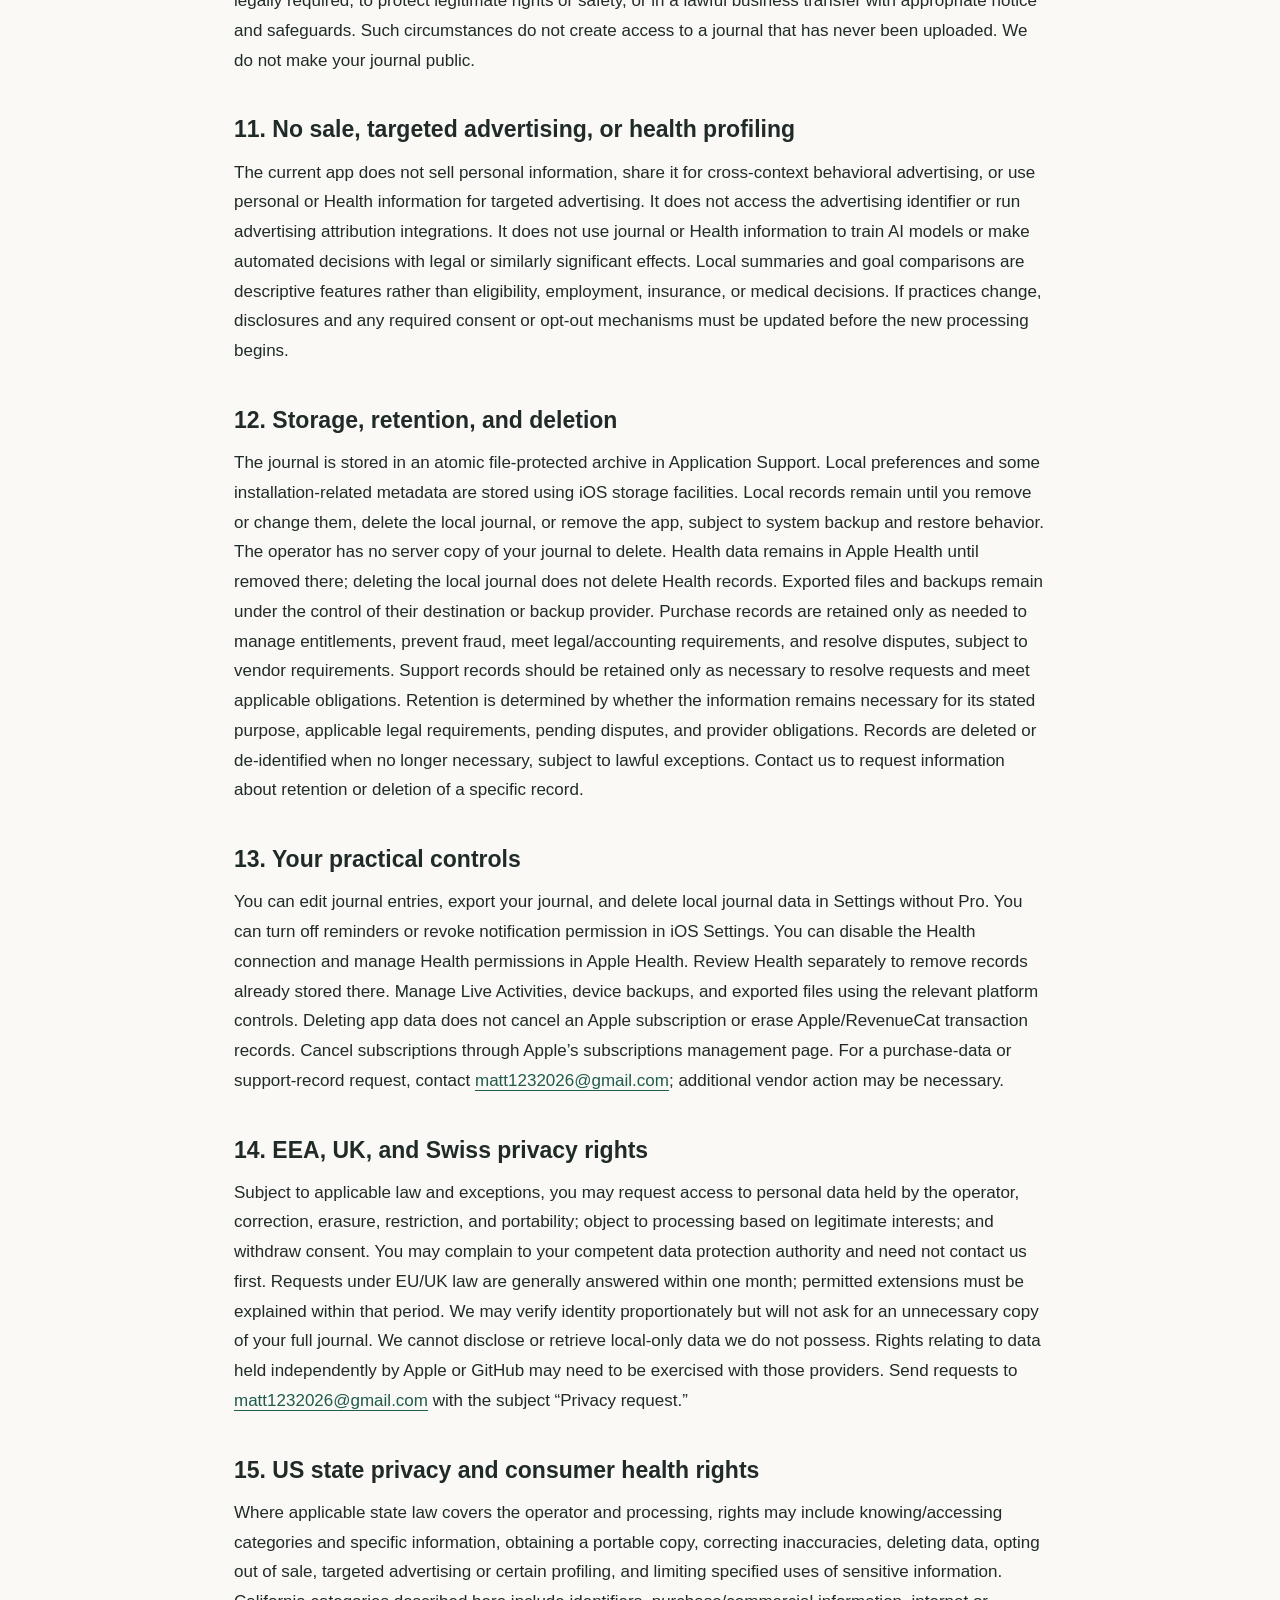
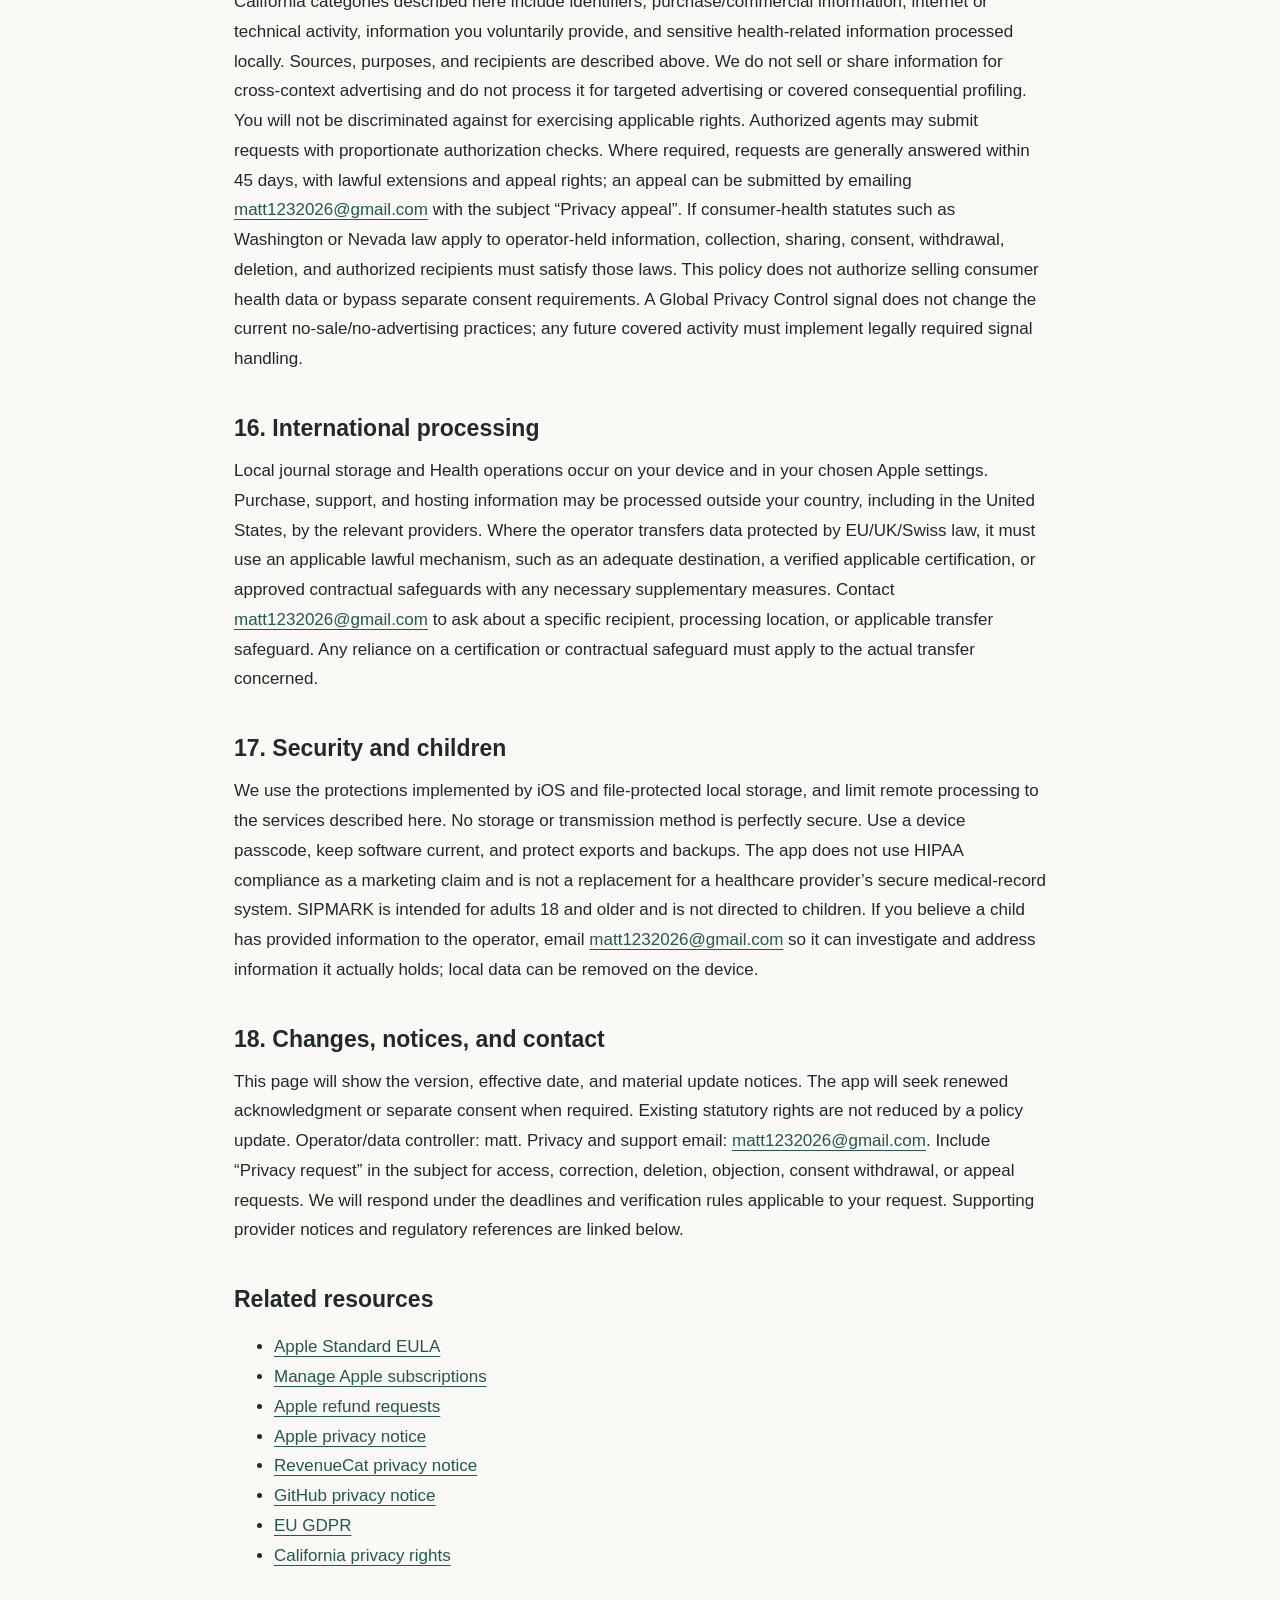
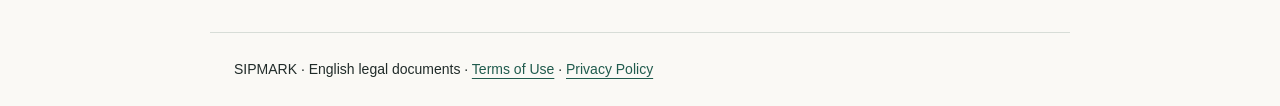
==== commit 0cc22bc5: "Include official website in privacy policy scope" ====
--- a/privacy/index.html
+++ b/privacy/index.html
@@ -1 +1 @@
-<!doctype html><html lang="en"><head><meta charset="utf-8"><meta name="viewport" content="width=device-width,initial-scale=1"><meta name="description" content="SIPMARK Privacy Policy"><title>Privacy Policy | SIPMARK</title><link rel="stylesheet" href="../styles.css"></head><body><a class="skip" href="#main">Skip to document</a><header><b>SIPMARK</b><nav aria-label="Legal documents"><a href="../terms/">Terms of Use</a><a href="../privacy/">Privacy Policy</a></nav></header><main id="main"><h1>Privacy Policy</h1><p class="meta">Version 2.0 · Effective October 5, 2026 · Last updated October 5, 2026</p><section id="section-1"><h2>1. Scope and responsible operator</h2><p>This Privacy Policy explains how SIPMARK handles personal information in the iPhone app and on its public legal pages. The operator responsible for processing covered by this policy is matt. Contact <a href="mailto:matt1232026@gmail.com">matt1232026@gmail.com</a> for privacy questions and requests. This policy describes the current SIPMARK implementation. The responsibilities of platform providers for their own services are described in their respective privacy notices.</p></section><section id="section-2"><h2>2. At a glance</h2><p>Your journal is stored on your iPhone. No SIPMARK account is required and the app has no developer-operated journal sync service. The app does not send drink entries, notes, moods, goals, or Apple Health readings to RevenueCat or a SIPMARK server. Apple and RevenueCat process purchase-related information to provide Pro access. Connecting Apple Health, enabling notifications, and using Lock Screen Quick Log are optional. Opening this policy sends an ordinary web request to GitHub Pages, whose hosting infrastructure receives technical information including your IP address.</p></section><section id="section-3"><h2>3. Journal and setup information</h2><p>Information you choose to record can include drink types, quantities, volume, alcohol strength, timestamps, alcohol-free confirmations, notes, moods, check-ins, personal goals, and onboarding answers about drinking habits. Local preferences include units, region, reminders, Quick Log presets, optional Health-connection status, and the terms/privacy versions and acceptance time. These records may reveal health-related or otherwise sensitive information. They are processed locally to present your journal, calculate estimates and patterns, and provide the features you request. The operator does not receive your locally stored journal through normal app use.</p></section><section id="section-4"><h2>4. Apple Health information</h2><p>If you choose to connect Health, SIPMARK requests permission to read alcohol-consumption data and sleep-duration data, and to write the alcohol amounts and times you record. The app uses an installation identifier and entry metadata to manage its own Health samples. Notes, moods, and goals are not written to Health. Read Health values are held separately from the journal and are not included in journal exports. The app does not send Health information to RevenueCat, advertising services, or an operator server, and does not use it for advertising, data brokering, or AI training. System permissions determine actual access. HealthKit does not disclose to the app whether you denied a read permission. Changing access does not erase pre-existing Health samples.</p></section><section id="section-5"><h2>5. Purchase and entitlement information</h2><p>Apple processes billing and payment details under its own privacy notice. SIPMARK does not receive your full payment-card information. RevenueCat receives purchase and entitlement information needed to retrieve offerings, validate purchases, restore access, and maintain Pro status. This can include an SDK-generated app user identifier, transaction and product identifiers, receipt or purchase records, entitlement status, purchase dates, storefront or locale information, and SDK/device or network metadata associated with service requests. A generated identifier is pseudonymous; it does not make all purchase data anonymous. The app does not intentionally provide RevenueCat with your journal, Health readings, name, email, or advertising identifier. The SDK starts after the current agreements have been accepted. Acknowledging this policy does not constitute advertising consent.</p></section><section id="section-6"><h2>6. Reminders, Live Activities, and exports</h2><p>Local notifications are scheduled on the device using your selected reminder settings; the app does not operate a remote push-message server for those reminders. Live Activities and Lock Screen Quick Log can display or allow access to selected journal-related information on your Lock Screen. Check privacy options before using a shared device. Exports are created locally and leave the app only when you choose a destination in the system share sheet. A recipient, email app, cloud drive, or other destination then handles the exported file under its own rules. Exported journal files may contain sensitive information. Review and protect them before sharing.</p></section><section id="section-7"><h2>7. Support and technical information</h2><p>If you contact the operator voluntarily, it receives the contact details, message, attachments, and diagnostic information you choose to send. Do not send your full journal or Health data unless needed and explicitly requested for a specific support purpose. The current app contains no general product-analytics or advertising SDK and no operator-run journal backend. Apple may provide developer diagnostics or crash information according to your system sharing settings; such reports may contain device, operating-system, and error information. They are used to address defects and security issues rather than profile your alcohol use.</p></section><section id="section-8"><h2>8. Legal-page hosting and cookies</h2><p>The legal pages use static HTML and local styles, without added analytics, advertising pixels, external fonts, or operator-set tracking cookies. GitHub hosts the pages. GitHub states that visitors’ IP addresses are logged and stored for security purposes even when visitors are not signed in. Hosting requests may also expose browser/network request metadata. GitHub’s own privacy notice applies to its hosting operations. Visiting these pages does not upload your journal or Health data. External links, if opened, are governed by the destination’s notices.</p></section><section id="section-9"><h2>9. Purposes and legal bases for EEA and UK users</h2><p>Where EU or UK data protection law applies, purchase and entitlement processing necessary to deliver requested Pro access is based on performance of a contract. Necessary service security and proportionate technical troubleshooting may be based on legitimate interests in maintaining a reliable app, balanced against your rights. Mandatory financial or legal records are processed to comply with legal obligations. Optional permissions rely on your affirmative choice; where operator processing of special-category health information requires explicit consent, it must be obtained separately and specifically before that processing occurs. Local journal and Health operations do not authorize remote collection by the operator. A generic Agree &amp; Continue action is not a substitute for explicit health-data consent. You may withdraw optional consent or permissions prospectively without affecting prior lawful processing. Declining optional features does not prevent access to the remaining app, subject to its disclosed purchase requirements.</p></section><section id="section-10"><h2>10. Who receives information</h2><p>Recipients are limited to parties involved in the feature you use: Apple for payments, platform services, Health, and optional device backups; RevenueCat for purchase and entitlement management; GitHub for legal-page hosting; and a recipient you choose for an export. The operator may receive support messages and authorized diagnostic reports. Service providers must be governed by appropriate terms and safeguards for any information processed on the operator’s behalf. Information may be disclosed when legally required, to protect legitimate rights or safety, or in a lawful business transfer with appropriate notice and safeguards. Such circumstances do not create access to a journal that has never been uploaded. We do not make your journal public.</p></section><section id="section-11"><h2>11. No sale, targeted advertising, or health profiling</h2><p>The current app does not sell personal information, share it for cross-context behavioral advertising, or use personal or Health information for targeted advertising. It does not access the advertising identifier or run advertising attribution integrations. It does not use journal or Health information to train AI models or make automated decisions with legal or similarly significant effects. Local summaries and goal comparisons are descriptive features rather than eligibility, employment, insurance, or medical decisions. If practices change, disclosures and any required consent or opt-out mechanisms must be updated before the new processing begins.</p></section><section id="section-12"><h2>12. Storage, retention, and deletion</h2><p>The journal is stored in an atomic file-protected archive in Application Support. Local preferences and some installation-related metadata are stored using iOS storage facilities. Local records remain until you remove or change them, delete the local journal, or remove the app, subject to system backup and restore behavior. The operator has no server copy of your journal to delete. Health data remains in Apple Health until removed there; deleting the local journal does not delete Health records. Exported files and backups remain under the control of their destination or backup provider. Purchase records are retained only as needed to manage entitlements, prevent fraud, meet legal/accounting requirements, and resolve disputes, subject to vendor requirements. Support records should be retained only as necessary to resolve requests and meet applicable obligations. Retention is determined by whether the information remains necessary for its stated purpose, applicable legal requirements, pending disputes, and provider obligations. Records are deleted or de-identified when no longer necessary, subject to lawful exceptions. Contact us to request information about retention or deletion of a specific record.</p></section><section id="section-13"><h2>13. Your practical controls</h2><p>You can edit journal entries, export your journal, and delete local journal data in Settings without Pro. You can turn off reminders or revoke notification permission in iOS Settings. You can disable the Health connection and manage Health permissions in Apple Health. Review Health separately to remove records already stored there. Manage Live Activities, device backups, and exported files using the relevant platform controls. Deleting app data does not cancel an Apple subscription or erase Apple/RevenueCat transaction records. Cancel subscriptions through Apple’s subscriptions management page. For a purchase-data or support-record request, contact <a href="mailto:matt1232026@gmail.com">matt1232026@gmail.com</a>; additional vendor action may be necessary.</p></section><section id="section-14"><h2>14. EEA, UK, and Swiss privacy rights</h2><p>Subject to applicable law and exceptions, you may request access to personal data held by the operator, correction, erasure, restriction, and portability; object to processing based on legitimate interests; and withdraw consent. You may complain to your competent data protection authority and need not contact us first. Requests under EU/UK law are generally answered within one month; permitted extensions must be explained within that period. We may verify identity proportionately but will not ask for an unnecessary copy of your full journal. We cannot disclose or retrieve local-only data we do not possess. Rights relating to data held independently by Apple or GitHub may need to be exercised with those providers. Send requests to <a href="mailto:matt1232026@gmail.com">matt1232026@gmail.com</a> with the subject “Privacy request.”</p></section><section id="section-15"><h2>15. US state privacy and consumer health rights</h2><p>Where applicable state law covers the operator and processing, rights may include knowing/accessing categories and specific information, obtaining a portable copy, correcting inaccuracies, deleting data, opting out of sale, targeted advertising or certain profiling, and limiting specified uses of sensitive information. California categories described here include identifiers, purchase/commercial information, internet or technical activity, information you voluntarily provide, and sensitive health-related information processed locally. Sources, purposes, and recipients are described above. We do not sell or share information for cross-context advertising and do not process it for targeted advertising or covered consequential profiling. You will not be discriminated against for exercising applicable rights. Authorized agents may submit requests with proportionate authorization checks. Where required, requests are generally answered within 45 days, with lawful extensions and appeal rights; an appeal can be submitted by emailing <a href="mailto:matt1232026@gmail.com">matt1232026@gmail.com</a> with the subject “Privacy appeal”. If consumer-health statutes such as Washington or Nevada law apply to operator-held information, collection, sharing, consent, withdrawal, deletion, and authorized recipients must satisfy those laws. This policy does not authorize selling consumer health data or bypass separate consent requirements. A Global Privacy Control signal does not change the current no-sale/no-advertising practices; any future covered activity must implement legally required signal handling.</p></section><section id="section-16"><h2>16. International processing</h2><p>Local journal storage and Health operations occur on your device and in your chosen Apple settings. Purchase, support, and hosting information may be processed outside your country, including in the United States, by the relevant providers. Where the operator transfers data protected by EU/UK/Swiss law, it must use an applicable lawful mechanism, such as an adequate destination, a verified applicable certification, or approved contractual safeguards with any necessary supplementary measures. Contact <a href="mailto:matt1232026@gmail.com">matt1232026@gmail.com</a> to ask about a specific recipient, processing location, or applicable transfer safeguard. Any reliance on a certification or contractual safeguard must apply to the actual transfer concerned.</p></section><section id="section-17"><h2>17. Security and children</h2><p>We use the protections implemented by iOS and file-protected local storage, and limit remote processing to the services described here. No storage or transmission method is perfectly secure. Use a device passcode, keep software current, and protect exports and backups. The app does not use HIPAA compliance as a marketing claim and is not a replacement for a healthcare provider’s secure medical-record system. SIPMARK is intended for adults 18 and older and is not directed to children. If you believe a child has provided information to the operator, email <a href="mailto:matt1232026@gmail.com">matt1232026@gmail.com</a> so it can investigate and address information it actually holds; local data can be removed on the device.</p></section><section id="section-18"><h2>18. Changes, notices, and contact</h2><p>This page will show the version, effective date, and material update notices. The app will seek renewed acknowledgment or separate consent when required. Existing statutory rights are not reduced by a policy update. Operator/data controller: matt. Privacy and support email: <a href="mailto:matt1232026@gmail.com">matt1232026@gmail.com</a>. Include “Privacy request” in the subject for access, correction, deletion, objection, consent withdrawal, or appeal requests. We will respond under the deadlines and verification rules applicable to your request. Supporting provider notices and regulatory references are linked below.</p></section><section><h2>Related resources</h2><ul><li><a href="https://www.apple.com/legal/internet-services/itunes/dev/stdeula/">Apple Standard EULA</a></li><li><a href="https://apps.apple.com/account/subscriptions">Manage Apple subscriptions</a></li><li><a href="https://reportaproblem.apple.com/">Apple refund requests</a></li><li><a href="https://www.apple.com/legal/privacy/">Apple privacy notice</a></li><li><a href="https://www.revenuecat.com/privacy/">RevenueCat privacy notice</a></li><li><a href="https://docs.github.com/en/site-policy/privacy-policies/github-general-privacy-statement">GitHub privacy notice</a></li><li><a href="https://eur-lex.europa.eu/eli/reg/2016/679/oj/eng">EU GDPR</a></li><li><a href="https://oag.ca.gov/privacy/ccpa">California privacy rights</a></li></ul></section></main><footer>SIPMARK · English legal documents · <a href="../terms/">Terms of Use</a> · <a href="../privacy/">Privacy Policy</a></footer></body></html>+<!doctype html><html lang="en"><head><meta charset="utf-8"><meta name="viewport" content="width=device-width,initial-scale=1"><meta name="description" content="SIPMARK Privacy Policy"><title>Privacy Policy | SIPMARK</title><link rel="stylesheet" href="../styles.css"></head><body><a class="skip" href="#main">Skip to document</a><header><b>SIPMARK</b><nav aria-label="Legal documents"><a href="../terms/">Terms of Use</a><a href="../privacy/">Privacy Policy</a></nav></header><main id="main"><h1>Privacy Policy</h1><p class="meta">Version 2.0 · Effective October 5, 2026 · Last updated October 5, 2026</p><section id="section-1"><h2>1. Scope and responsible operator</h2><p>This Privacy Policy explains how SIPMARK handles personal information in the iPhone app, on its official website, and on its public legal pages. The operator responsible for processing covered by this policy is matt. Contact <a href="mailto:matt1232026@gmail.com">matt1232026@gmail.com</a> for privacy questions and requests. This policy describes the current SIPMARK implementation. The responsibilities of platform providers for their own services are described in their respective privacy notices.</p></section><section id="section-2"><h2>2. At a glance</h2><p>Your journal is stored on your iPhone. No SIPMARK account is required and the app has no developer-operated journal sync service. The app does not send drink entries, notes, moods, goals, or Apple Health readings to RevenueCat or a SIPMARK server. Apple and RevenueCat process purchase-related information to provide Pro access. Connecting Apple Health, enabling notifications, and using Lock Screen Quick Log are optional. Opening this policy sends an ordinary web request to GitHub Pages, whose hosting infrastructure receives technical information including your IP address.</p></section><section id="section-3"><h2>3. Journal and setup information</h2><p>Information you choose to record can include drink types, quantities, volume, alcohol strength, timestamps, alcohol-free confirmations, notes, moods, check-ins, personal goals, and onboarding answers about drinking habits. Local preferences include units, region, reminders, Quick Log presets, optional Health-connection status, and the terms/privacy versions and acceptance time. These records may reveal health-related or otherwise sensitive information. They are processed locally to present your journal, calculate estimates and patterns, and provide the features you request. The operator does not receive your locally stored journal through normal app use.</p></section><section id="section-4"><h2>4. Apple Health information</h2><p>If you choose to connect Health, SIPMARK requests permission to read alcohol-consumption data and sleep-duration data, and to write the alcohol amounts and times you record. The app uses an installation identifier and entry metadata to manage its own Health samples. Notes, moods, and goals are not written to Health. Read Health values are held separately from the journal and are not included in journal exports. The app does not send Health information to RevenueCat, advertising services, or an operator server, and does not use it for advertising, data brokering, or AI training. System permissions determine actual access. HealthKit does not disclose to the app whether you denied a read permission. Changing access does not erase pre-existing Health samples.</p></section><section id="section-5"><h2>5. Purchase and entitlement information</h2><p>Apple processes billing and payment details under its own privacy notice. SIPMARK does not receive your full payment-card information. RevenueCat receives purchase and entitlement information needed to retrieve offerings, validate purchases, restore access, and maintain Pro status. This can include an SDK-generated app user identifier, transaction and product identifiers, receipt or purchase records, entitlement status, purchase dates, storefront or locale information, and SDK/device or network metadata associated with service requests. A generated identifier is pseudonymous; it does not make all purchase data anonymous. The app does not intentionally provide RevenueCat with your journal, Health readings, name, email, or advertising identifier. The SDK starts after the current agreements have been accepted. Acknowledging this policy does not constitute advertising consent.</p></section><section id="section-6"><h2>6. Reminders, Live Activities, and exports</h2><p>Local notifications are scheduled on the device using your selected reminder settings; the app does not operate a remote push-message server for those reminders. Live Activities and Lock Screen Quick Log can display or allow access to selected journal-related information on your Lock Screen. Check privacy options before using a shared device. Exports are created locally and leave the app only when you choose a destination in the system share sheet. A recipient, email app, cloud drive, or other destination then handles the exported file under its own rules. Exported journal files may contain sensitive information. Review and protect them before sharing.</p></section><section id="section-7"><h2>7. Support and technical information</h2><p>If you contact the operator voluntarily, it receives the contact details, message, attachments, and diagnostic information you choose to send. Do not send your full journal or Health data unless needed and explicitly requested for a specific support purpose. The current app contains no general product-analytics or advertising SDK and no operator-run journal backend. Apple may provide developer diagnostics or crash information according to your system sharing settings; such reports may contain device, operating-system, and error information. They are used to address defects and security issues rather than profile your alcohol use.</p></section><section id="section-8"><h2>8. Website hosting and cookies</h2><p>Our website and legal pages use locally hosted assets. The website uses a local script to switch product previews; it does not track visitors or collect form submissions. We add no analytics, advertising pixels, external fonts, or operator-set tracking cookies. GitHub hosts the pages. GitHub states that visitors’ IP addresses are logged and stored for security purposes even when visitors are not signed in. Hosting requests may also expose browser/network request metadata. GitHub’s own privacy notice applies to its hosting operations. Visiting these pages does not upload your journal or Health data. External links, if opened, are governed by the destination’s notices.</p></section><section id="section-9"><h2>9. Purposes and legal bases for EEA and UK users</h2><p>Where EU or UK data protection law applies, purchase and entitlement processing necessary to deliver requested Pro access is based on performance of a contract. Necessary service security and proportionate technical troubleshooting may be based on legitimate interests in maintaining a reliable app, balanced against your rights. Mandatory financial or legal records are processed to comply with legal obligations. Optional permissions rely on your affirmative choice; where operator processing of special-category health information requires explicit consent, it must be obtained separately and specifically before that processing occurs. Local journal and Health operations do not authorize remote collection by the operator. A generic Agree &amp; Continue action is not a substitute for explicit health-data consent. You may withdraw optional consent or permissions prospectively without affecting prior lawful processing. Declining optional features does not prevent access to the remaining app, subject to its disclosed purchase requirements.</p></section><section id="section-10"><h2>10. Who receives information</h2><p>Recipients are limited to parties involved in the feature you use: Apple for payments, platform services, Health, and optional device backups; RevenueCat for purchase and entitlement management; GitHub for legal-page hosting; and a recipient you choose for an export. The operator may receive support messages and authorized diagnostic reports. Service providers must be governed by appropriate terms and safeguards for any information processed on the operator’s behalf. Information may be disclosed when legally required, to protect legitimate rights or safety, or in a lawful business transfer with appropriate notice and safeguards. Such circumstances do not create access to a journal that has never been uploaded. We do not make your journal public.</p></section><section id="section-11"><h2>11. No sale, targeted advertising, or health profiling</h2><p>The current app does not sell personal information, share it for cross-context behavioral advertising, or use personal or Health information for targeted advertising. It does not access the advertising identifier or run advertising attribution integrations. It does not use journal or Health information to train AI models or make automated decisions with legal or similarly significant effects. Local summaries and goal comparisons are descriptive features rather than eligibility, employment, insurance, or medical decisions. If practices change, disclosures and any required consent or opt-out mechanisms must be updated before the new processing begins.</p></section><section id="section-12"><h2>12. Storage, retention, and deletion</h2><p>The journal is stored in an atomic file-protected archive in Application Support. Local preferences and some installation-related metadata are stored using iOS storage facilities. Local records remain until you remove or change them, delete the local journal, or remove the app, subject to system backup and restore behavior. The operator has no server copy of your journal to delete. Health data remains in Apple Health until removed there; deleting the local journal does not delete Health records. Exported files and backups remain under the control of their destination or backup provider. Purchase records are retained only as needed to manage entitlements, prevent fraud, meet legal/accounting requirements, and resolve disputes, subject to vendor requirements. Support records should be retained only as necessary to resolve requests and meet applicable obligations. Retention is determined by whether the information remains necessary for its stated purpose, applicable legal requirements, pending disputes, and provider obligations. Records are deleted or de-identified when no longer necessary, subject to lawful exceptions. Contact us to request information about retention or deletion of a specific record.</p></section><section id="section-13"><h2>13. Your practical controls</h2><p>You can edit journal entries, export your journal, and delete local journal data in Settings without Pro. You can turn off reminders or revoke notification permission in iOS Settings. You can disable the Health connection and manage Health permissions in Apple Health. Review Health separately to remove records already stored there. Manage Live Activities, device backups, and exported files using the relevant platform controls. Deleting app data does not cancel an Apple subscription or erase Apple/RevenueCat transaction records. Cancel subscriptions through Apple’s subscriptions management page. For a purchase-data or support-record request, contact <a href="mailto:matt1232026@gmail.com">matt1232026@gmail.com</a>; additional vendor action may be necessary.</p></section><section id="section-14"><h2>14. EEA, UK, and Swiss privacy rights</h2><p>Subject to applicable law and exceptions, you may request access to personal data held by the operator, correction, erasure, restriction, and portability; object to processing based on legitimate interests; and withdraw consent. You may complain to your competent data protection authority and need not contact us first. Requests under EU/UK law are generally answered within one month; permitted extensions must be explained within that period. We may verify identity proportionately but will not ask for an unnecessary copy of your full journal. We cannot disclose or retrieve local-only data we do not possess. Rights relating to data held independently by Apple or GitHub may need to be exercised with those providers. Send requests to <a href="mailto:matt1232026@gmail.com">matt1232026@gmail.com</a> with the subject “Privacy request.”</p></section><section id="section-15"><h2>15. US state privacy and consumer health rights</h2><p>Where applicable state law covers the operator and processing, rights may include knowing/accessing categories and specific information, obtaining a portable copy, correcting inaccuracies, deleting data, opting out of sale, targeted advertising or certain profiling, and limiting specified uses of sensitive information. California categories described here include identifiers, purchase/commercial information, internet or technical activity, information you voluntarily provide, and sensitive health-related information processed locally. Sources, purposes, and recipients are described above. We do not sell or share information for cross-context advertising and do not process it for targeted advertising or covered consequential profiling. You will not be discriminated against for exercising applicable rights. Authorized agents may submit requests with proportionate authorization checks. Where required, requests are generally answered within 45 days, with lawful extensions and appeal rights; an appeal can be submitted by emailing <a href="mailto:matt1232026@gmail.com">matt1232026@gmail.com</a> with the subject “Privacy appeal”. If consumer-health statutes such as Washington or Nevada law apply to operator-held information, collection, sharing, consent, withdrawal, deletion, and authorized recipients must satisfy those laws. This policy does not authorize selling consumer health data or bypass separate consent requirements. A Global Privacy Control signal does not change the current no-sale/no-advertising practices; any future covered activity must implement legally required signal handling.</p></section><section id="section-16"><h2>16. International processing</h2><p>Local journal storage and Health operations occur on your device and in your chosen Apple settings. Purchase, support, and hosting information may be processed outside your country, including in the United States, by the relevant providers. Where the operator transfers data protected by EU/UK/Swiss law, it must use an applicable lawful mechanism, such as an adequate destination, a verified applicable certification, or approved contractual safeguards with any necessary supplementary measures. Contact <a href="mailto:matt1232026@gmail.com">matt1232026@gmail.com</a> to ask about a specific recipient, processing location, or applicable transfer safeguard. Any reliance on a certification or contractual safeguard must apply to the actual transfer concerned.</p></section><section id="section-17"><h2>17. Security and children</h2><p>We use the protections implemented by iOS and file-protected local storage, and limit remote processing to the services described here. No storage or transmission method is perfectly secure. Use a device passcode, keep software current, and protect exports and backups. The app does not use HIPAA compliance as a marketing claim and is not a replacement for a healthcare provider’s secure medical-record system. SIPMARK is intended for adults 18 and older and is not directed to children. If you believe a child has provided information to the operator, email <a href="mailto:matt1232026@gmail.com">matt1232026@gmail.com</a> so it can investigate and address information it actually holds; local data can be removed on the device.</p></section><section id="section-18"><h2>18. Changes, notices, and contact</h2><p>This page will show the version, effective date, and material update notices. The app will seek renewed acknowledgment or separate consent when required. Existing statutory rights are not reduced by a policy update. Operator/data controller: matt. Privacy and support email: <a href="mailto:matt1232026@gmail.com">matt1232026@gmail.com</a>. Include “Privacy request” in the subject for access, correction, deletion, objection, consent withdrawal, or appeal requests. We will respond under the deadlines and verification rules applicable to your request. Supporting provider notices and regulatory references are linked below.</p></section><section><h2>Related resources</h2><ul><li><a href="https://www.apple.com/legal/internet-services/itunes/dev/stdeula/">Apple Standard EULA</a></li><li><a href="https://apps.apple.com/account/subscriptions">Manage Apple subscriptions</a></li><li><a href="https://reportaproblem.apple.com/">Apple refund requests</a></li><li><a href="https://www.apple.com/legal/privacy/">Apple privacy notice</a></li><li><a href="https://www.revenuecat.com/privacy/">RevenueCat privacy notice</a></li><li><a href="https://docs.github.com/en/site-policy/privacy-policies/github-general-privacy-statement">GitHub privacy notice</a></li><li><a href="https://eur-lex.europa.eu/eli/reg/2016/679/oj/eng">EU GDPR</a></li><li><a href="https://oag.ca.gov/privacy/ccpa">California privacy rights</a></li></ul></section></main><footer>SIPMARK · English legal documents · <a href="../terms/">Terms of Use</a> · <a href="../privacy/">Privacy Policy</a></footer></body></html>
